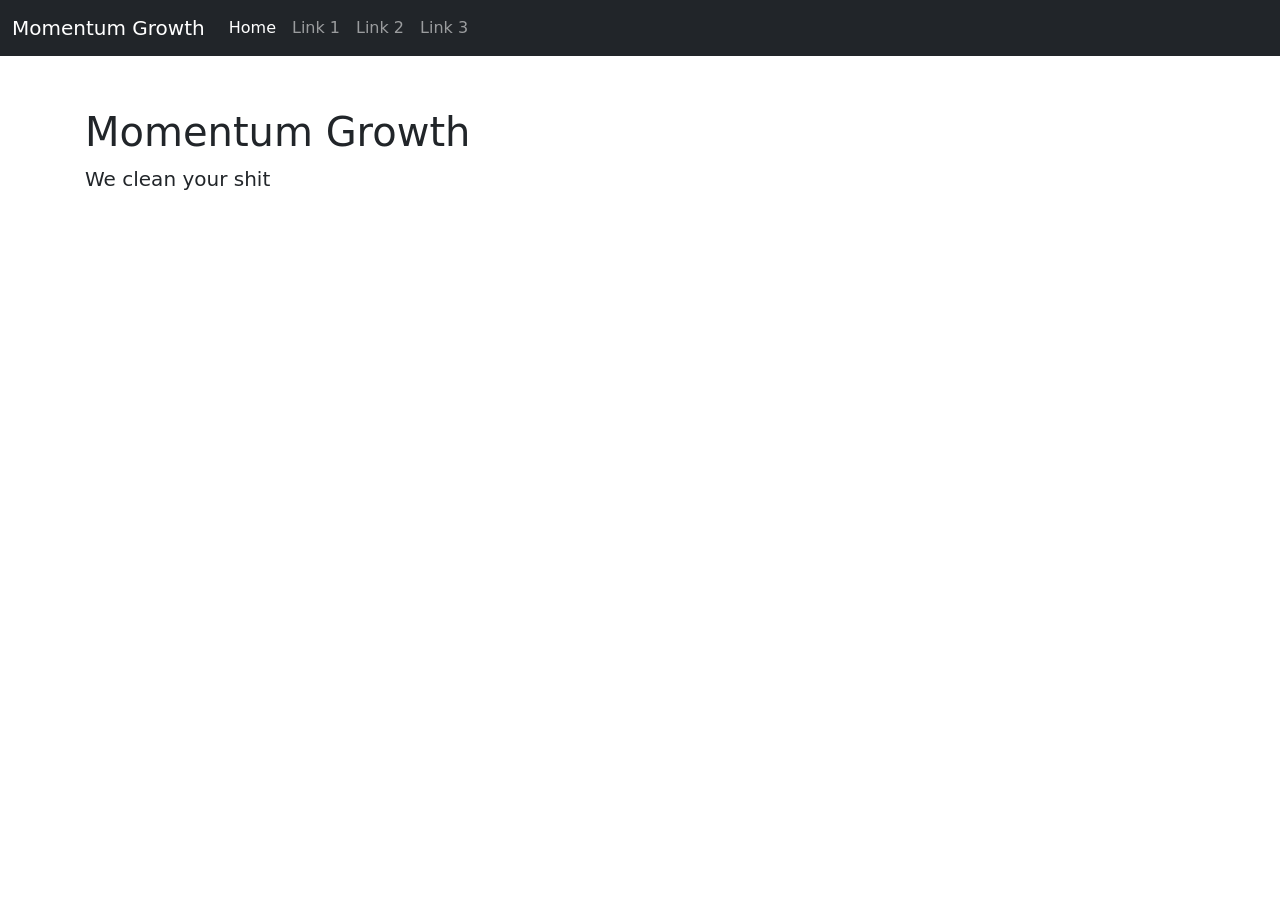
==== index.html @ 6d7897ca "Added style sheet Moved styles to css folder" ====
<!doctype html>
<html lang="en">

<head>
    <title>Momentum Growth</title>
    <!-- Required meta tags -->
    <meta charset="utf-8">
    <meta name="viewport" content="width=device-width, initial-scale=1, shrink-to-fit=no">

    <!-- Bootstrap CSS -->
    <link href="https://cdn.jsdelivr.net/npm/bootstrap@5.1.1/dist/css/bootstrap.min.css" rel="stylesheet"
        integrity="sha384-F3w7mX95PdgyTmZZMECAngseQB83DfGTowi0iMjiWaeVhAn4FJkqJByhZMI3AhiU" crossorigin="anonymous">

   <link rel="stylesheet" href="css/site.css">
</head>

<body>

<nav class="navbar navbar-expand-md navbar-dark fixed-top bg-dark">
    <div class="container-fluid">
        <a class="navbar-brand" href="#">Momentum Growth</a>
        <button class="navbar-toggler" type="button" data-bs-toggle="collapse" data-bs-target="#navbarCollapse"
            aria-controls="navbarCollapse" aria-expanded="false" aria-label="Toggle navigation">
            <span class="navbar-toggler-icon"></span>
        </button>
        <div class="collapse navbar-collapse" id="navbarCollapse">
            <ul class="navbar-nav me-auto mb-2 mb-md-0">
                <li class="nav-item">
                    <a class="nav-link active" aria-current="page" href="#">Home</a>
                </li>
                <li class="nav-item">
                    <a class="nav-link" href="#">Link 1</a>
                </li>
                <li class="nav-item">
                    <a class="nav-link" href="#">Link 2</a>
                </li>
                <li class="nav-item">
                    <a class="nav-link" href="#">Link 3</a>
                </li>
            </ul>
        </div>
    </div>
</nav>

<main class="flex-shrink-0">
   <div class="container">
       <h1 class="mt-5">Momentum Growth</h1>
       <p class="lead">We clean your shit</p>
   </div>
 </main>
    <!-- Bootstrap JS -->
    <script src="https://cdn.jsdelivr.net/npm/bootstrap@5.1.1/dist/js/bootstrap.bundle.min.js"
        integrity="sha384-/bQdsTh/da6pkI1MST/rWKFNjaCP5gBSY4sEBT38Q/9RBh9AH40zEOg7Hlq2THRZ" crossorigin="anonymous">
    </script>
</body>

</html>
---- css/site.css ----
main>.container {
           padding: 60px 15px 0;
       }
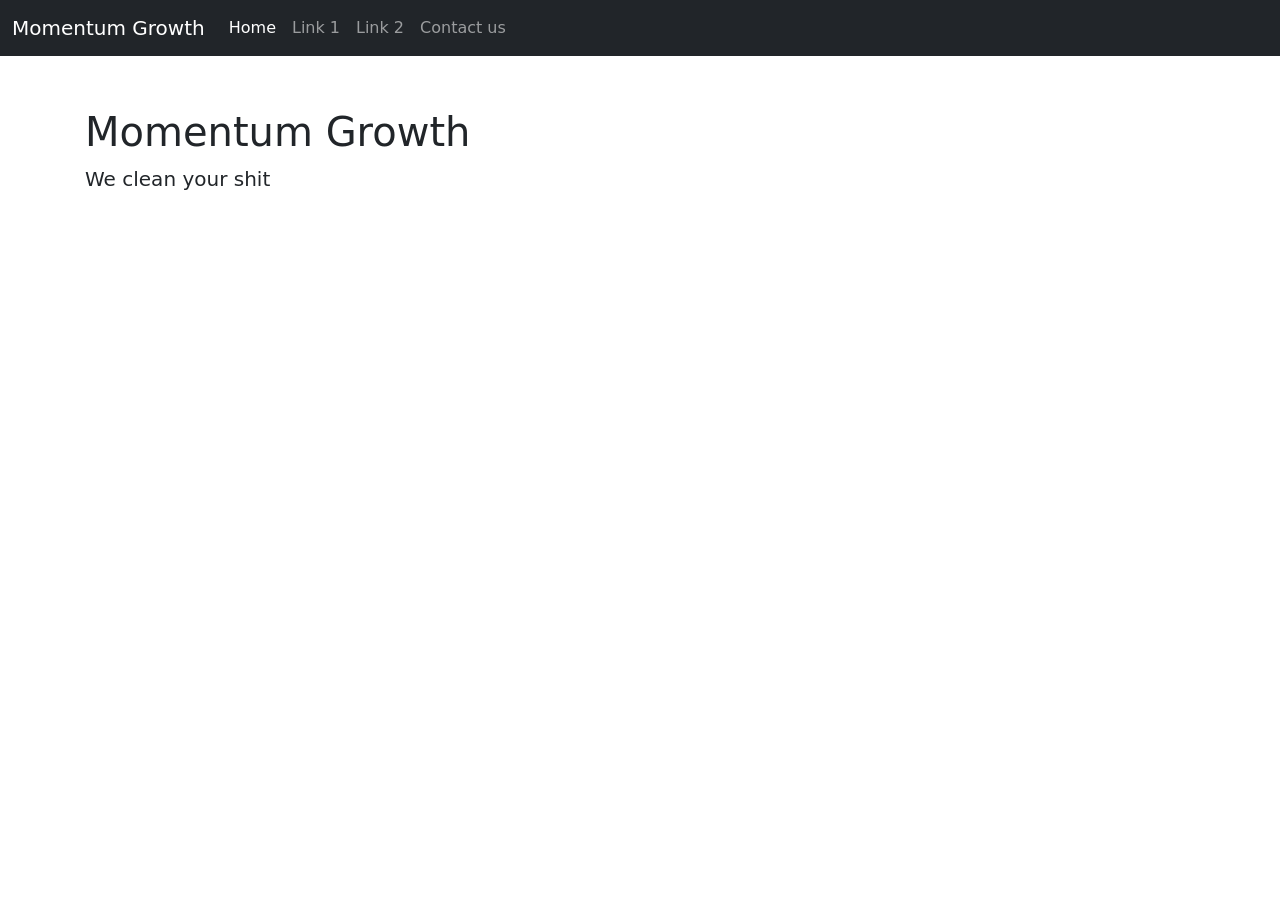
==== commit 33afbf4f: "Added contact page Created the contact form page" ====
--- a/index.html
+++ b/index.html
@@ -12,6 +12,7 @@
         integrity="sha384-F3w7mX95PdgyTmZZMECAngseQB83DfGTowi0iMjiWaeVhAn4FJkqJByhZMI3AhiU" crossorigin="anonymous">
 
    <link rel="stylesheet" href="css/site.css">
+   <link rel="icon" type="image/x-icon" href="img/favicon.ico">
 </head>
 
 <body>
@@ -35,7 +36,7 @@
                     <a class="nav-link" href="#">Link 2</a>
                 </li>
                 <li class="nav-item">
-                    <a class="nav-link" href="#">Link 3</a>
+                    <a class="nav-link" href="contact.html">Contact us</a>
                 </li>
             </ul>
         </div>
@@ -54,4 +55,5 @@
     </script>
 </body>
 
-</html>+</html>
+<!--https://momentum-growth-llc.netlify.app/-->
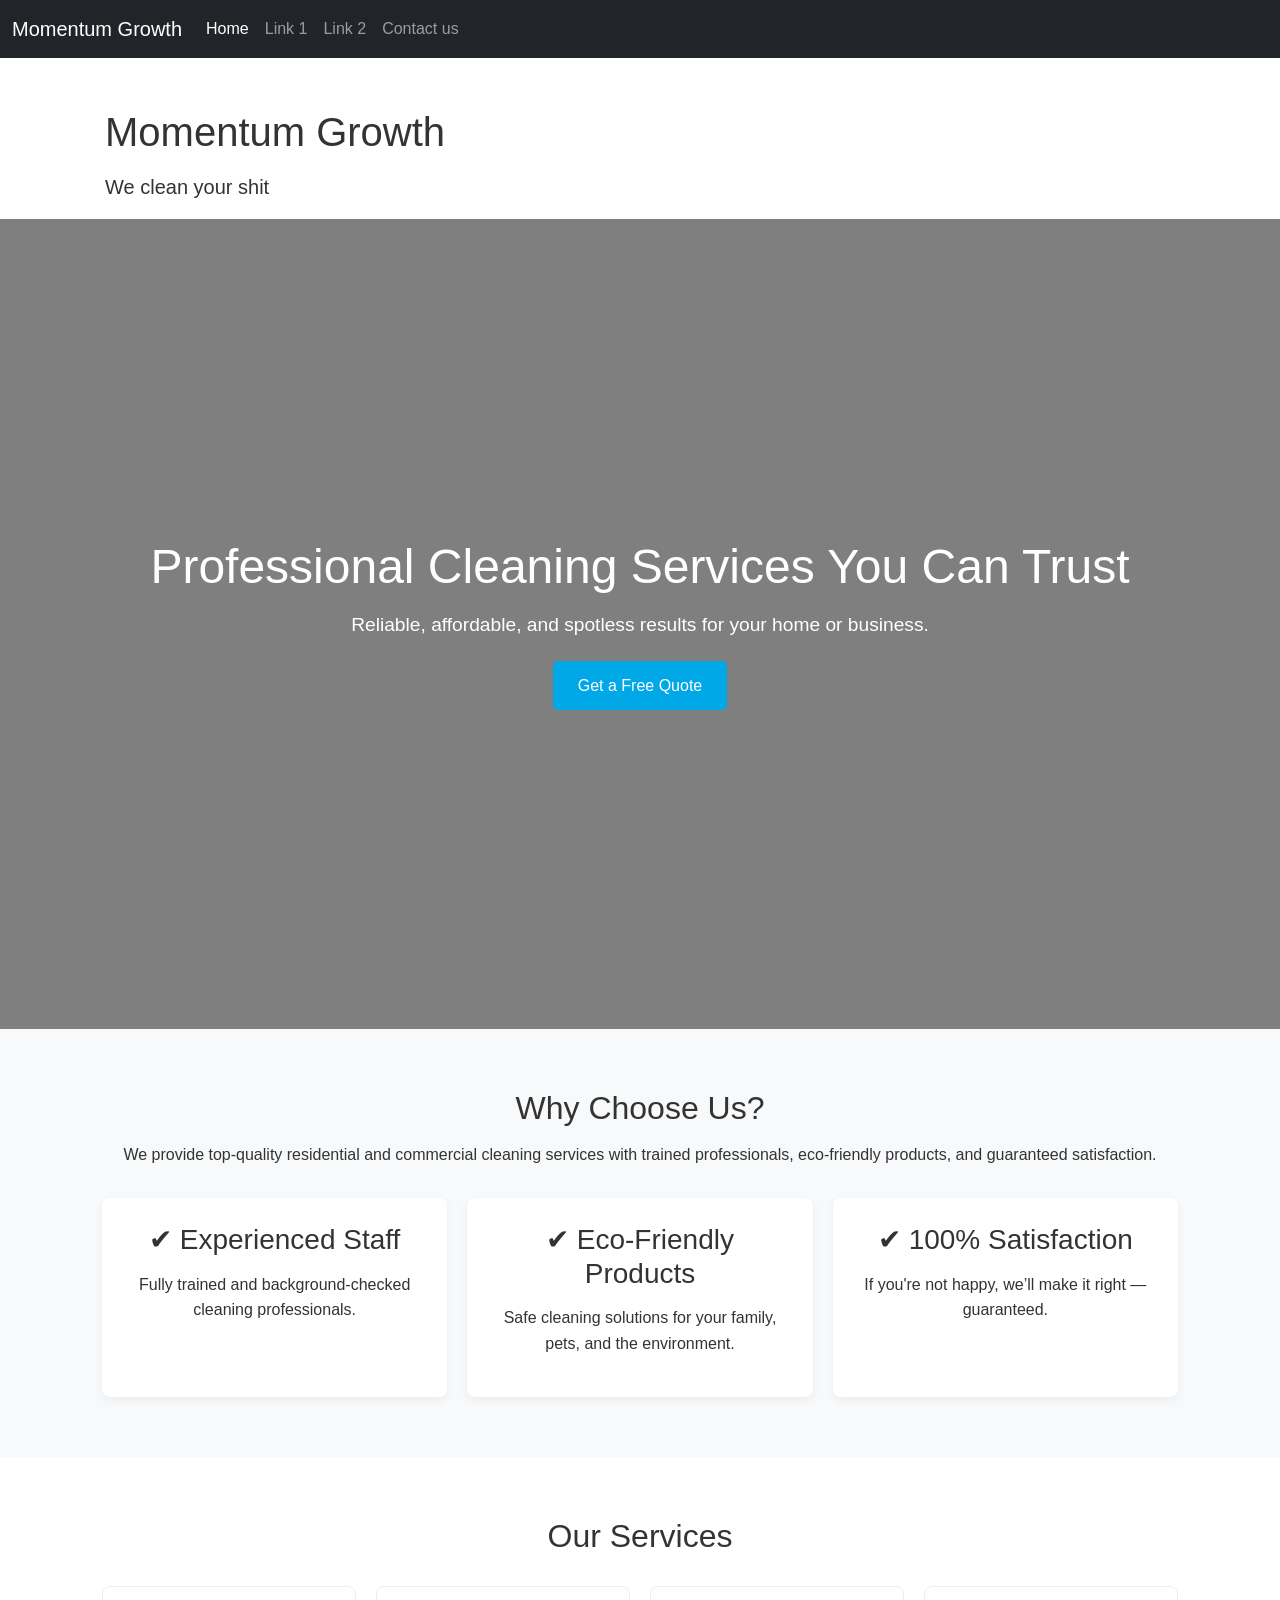
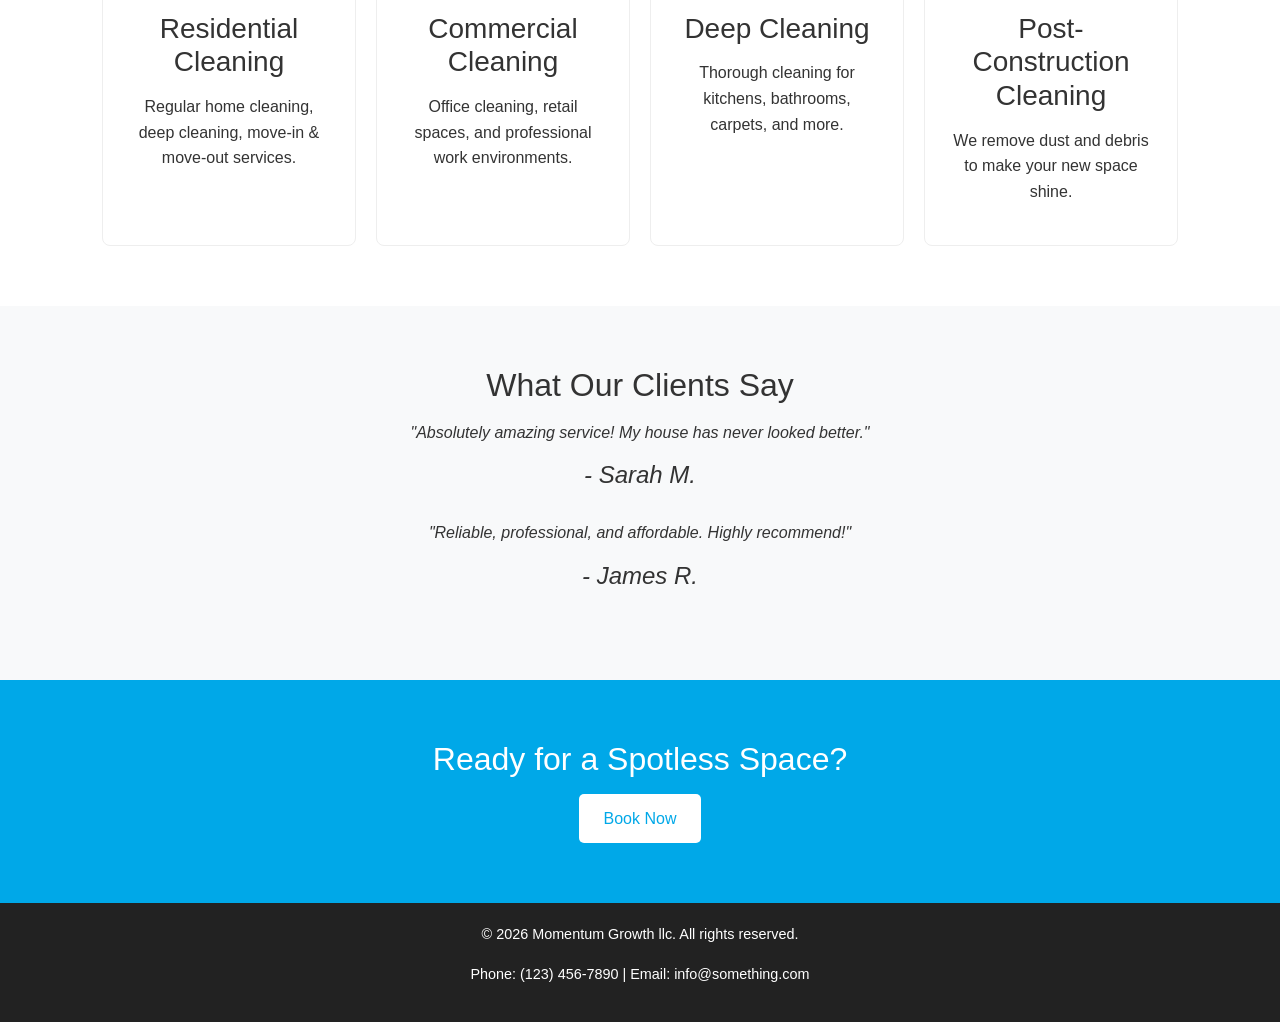
==== commit 84ab444e: "Added content to home page Added content to home page" ====
--- a/index.html
+++ b/index.html
@@ -48,6 +48,105 @@
        <h1 class="mt-5">Momentum Growth</h1>
        <p class="lead">We clean your shit</p>
    </div>
+
+  <!-- HERO SECTION -->
+  <section class="hero">
+    <div class="hero-content">
+      <h1>Professional Cleaning Services You Can Trust</h1>
+      <p>Reliable, affordable, and spotless results for your home or business.</p>
+      <a href="contact.html" class="btn-primary">Get a Free Quote</a>
+    </div>
+  </section>
+
+  <!-- ABOUT SECTION -->
+  <section class="about">
+    <div class="container">
+      <h2>Why Choose Us?</h2>
+      <p>
+        We provide top-quality residential and commercial cleaning services
+        with trained professionals, eco-friendly products, and guaranteed satisfaction.
+      </p>
+
+      <div class="features">
+        <div class="feature">
+          <h3>✔ Experienced Staff</h3>
+          <p>Fully trained and background-checked cleaning professionals.</p>
+        </div>
+
+        <div class="feature">
+          <h3>✔ Eco-Friendly Products</h3>
+          <p>Safe cleaning solutions for your family, pets, and the environment.</p>
+        </div>
+
+        <div class="feature">
+          <h3>✔ 100% Satisfaction</h3>
+          <p>If you're not happy, we’ll make it right — guaranteed.</p>
+        </div>
+      </div>
+    </div>
+  </section>
+
+  <!-- SERVICES SECTION -->
+  <section class="services">
+    <div class="container">
+      <h2>Our Services</h2>
+
+      <div class="service-grid">
+        <div class="service">
+          <h3>Residential Cleaning</h3>
+          <p>Regular home cleaning, deep cleaning, move-in & move-out services.</p>
+        </div>
+
+        <div class="service">
+          <h3>Commercial Cleaning</h3>
+          <p>Office cleaning, retail spaces, and professional work environments.</p>
+        </div>
+
+        <div class="service">
+          <h3>Deep Cleaning</h3>
+          <p>Thorough cleaning for kitchens, bathrooms, carpets, and more.</p>
+        </div>
+
+        <div class="service">
+          <h3>Post-Construction Cleaning</h3>
+          <p>We remove dust and debris to make your new space shine.</p>
+        </div>
+      </div>
+    </div>
+  </section>
+
+  <!-- TESTIMONIALS -->
+  <section class="testimonials">
+    <div class="container">
+      <h2>What Our Clients Say</h2>
+
+      <div class="testimonial">
+        <p>"Absolutely amazing service! My house has never looked better."</p>
+        <h4>- Sarah M.</h4>
+      </div>
+
+      <div class="testimonial">
+        <p>"Reliable, professional, and affordable. Highly recommend!"</p>
+        <h4>- James R.</h4>
+      </div>
+    </div>
+  </section>
+
+  <!-- CALL TO ACTION -->
+  <section class="cta">
+    <div class="container">
+      <h2>Ready for a Spotless Space?</h2>
+      <a href="contact.html" class="btn-primary">Book Now</a>
+    </div>
+  </section>
+
+  <!-- FOOTER -->
+  <footer>
+    <div class="container">
+      <p>© 2026 Momentum Growth llc. All rights reserved.</p>
+      <p>Phone: (123) 456-7890 | Email: info@something.com</p>
+    </div>
+  </footer>
  </main>
     <!-- Bootstrap JS -->
     <script src="https://cdn.jsdelivr.net/npm/bootstrap@5.1.1/dist/js/bootstrap.bundle.min.js"
--- a/css/site.css
+++ b/css/site.css
@@ -1,3 +1,183 @@
 main>.container {
            padding: 60px 15px 0;
-       }+       }
+/* RESET */
+* {
+  margin: 0;
+  padding: 0;
+  box-sizing: border-box;
+}
+
+/* GLOBAL STYLES */
+body {
+  font-family: 'Segoe UI', Tahoma, Geneva, Verdana, sans-serif;
+  line-height: 1.6;
+  color: #333;
+}
+
+.container {
+  width: 90%;
+  max-width: 1100px;
+  margin: auto;
+}
+
+h1, h2, h3 {
+  margin-bottom: 15px;
+}
+
+section {
+  padding: 60px 0;
+}
+
+/* BUTTONS */
+.btn-primary {
+  display: inline-block;
+  padding: 12px 25px;
+  background-color: #00a8e8;
+  color: white;
+  text-decoration: none;
+  border-radius: 5px;
+  transition: 0.3s ease;
+}
+
+.btn-primary:hover {
+  background-color: #0077b6;
+}
+
+/* HERO SECTION */
+.hero {
+  background: linear-gradient(rgba(0,0,0,0.5), rgba(0,0,0,0.5)),
+              url('https://images.unsplash.com/photo-1581579188871-45ea61f2a8f3') no-repeat center center/cover;
+  height: 90vh;
+  display: flex;
+  align-items: center;
+  justify-content: center;
+  text-align: center;
+  color: white;
+}
+
+.hero h1 {
+  font-size: 3rem;
+}
+
+.hero p {
+  font-size: 1.2rem;
+  margin-bottom: 20px;
+}
+
+/* ABOUT SECTION */
+.about {
+  background: #f8f9fa;
+  text-align: center;
+}
+
+.features {
+  display: grid;
+  grid-template-columns: repeat(auto-fit, minmax(250px, 1fr));
+  gap: 20px;
+  margin-top: 30px;
+}
+
+.feature {
+  background: white;
+  padding: 25px;
+  border-radius: 8px;
+  box-shadow: 0 4px 10px rgba(0,0,0,0.05);
+}
+
+/* SERVICES */
+.services {
+  text-align: center;
+}
+
+.service-grid {
+  display: grid;
+  grid-template-columns: repeat(auto-fit, minmax(250px, 1fr));
+  gap: 20px;
+  margin-top: 30px;
+}
+
+.service {
+  padding: 25px;
+  border: 1px solid #eee;
+  border-radius: 8px;
+  transition: 0.3s ease;
+}
+
+.service:hover {
+  transform: translateY(-5px);
+  box-shadow: 0 8px 20px rgba(0,0,0,0.08);
+}
+
+/* TESTIMONIALS */
+.testimonials {
+  background: #f8f9fa;
+  text-align: center;
+}
+
+.testimonial {
+  margin-bottom: 30px;
+  font-style: italic;
+}
+
+/* CTA */
+.cta {
+  background: #00a8e8;
+  color: white;
+  text-align: center;
+}
+
+.cta .btn-primary {
+  background: white;
+  color: #00a8e8;
+}
+
+.cta .btn-primary:hover {
+  background: #f1f1f1;
+}
+
+/* CONTACT */
+.contact form {
+  display: flex;
+  flex-direction: column;
+  gap: 15px;
+  margin-top: 20px;
+}
+
+.contact input,
+.contact textarea {
+  padding: 12px;
+  border-radius: 5px;
+  border: 1px solid #ccc;
+  font-size: 1rem;
+}
+
+.contact textarea {
+  resize: vertical;
+  min-height: 120px;
+}
+
+.contact button {
+  border: none;
+  cursor: pointer;
+}
+
+/* FOOTER */
+footer {
+  background: #222;
+  color: white;
+  text-align: center;
+  padding: 20px 0;
+  font-size: 0.9rem;
+}
+
+/* RESPONSIVE DESIGN */
+@media (max-width: 768px) {
+  .hero h1 {
+    font-size: 2rem;
+  }
+
+  section {
+    padding: 40px 0;
+  }
+}
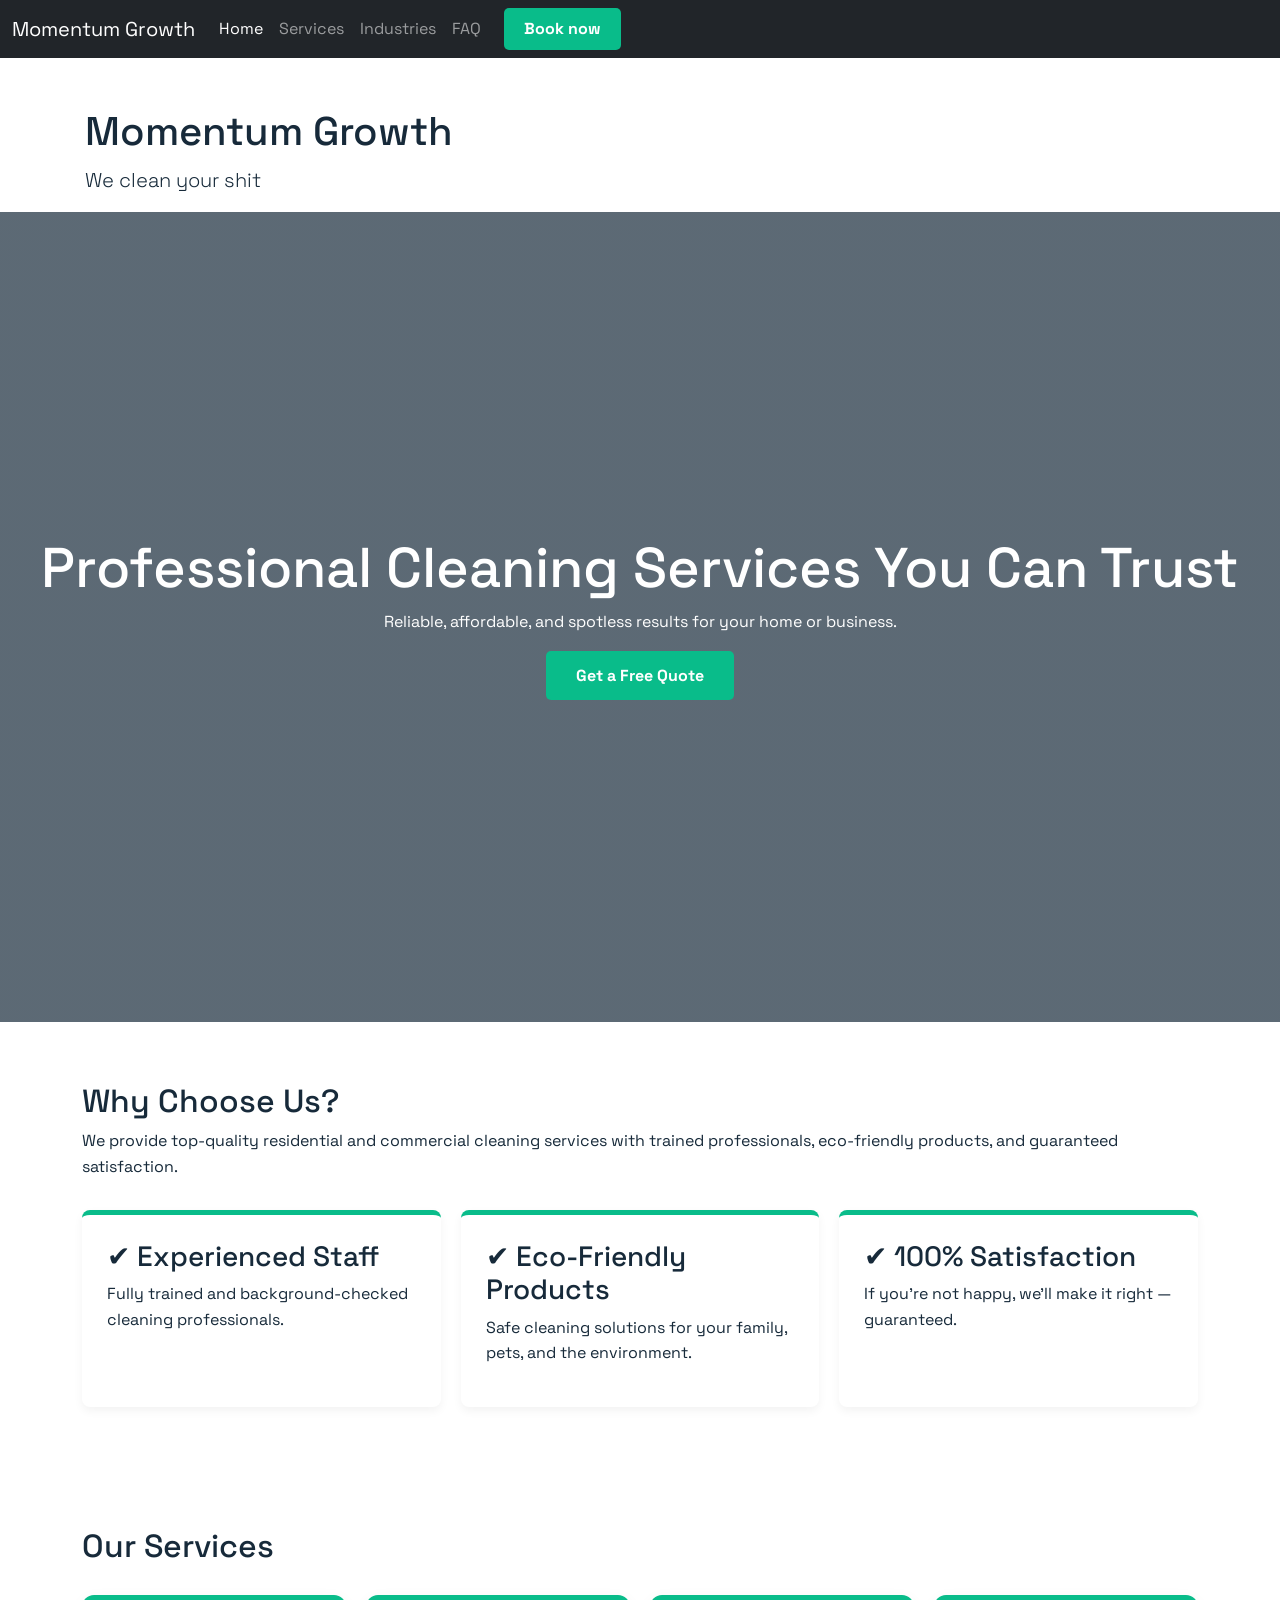
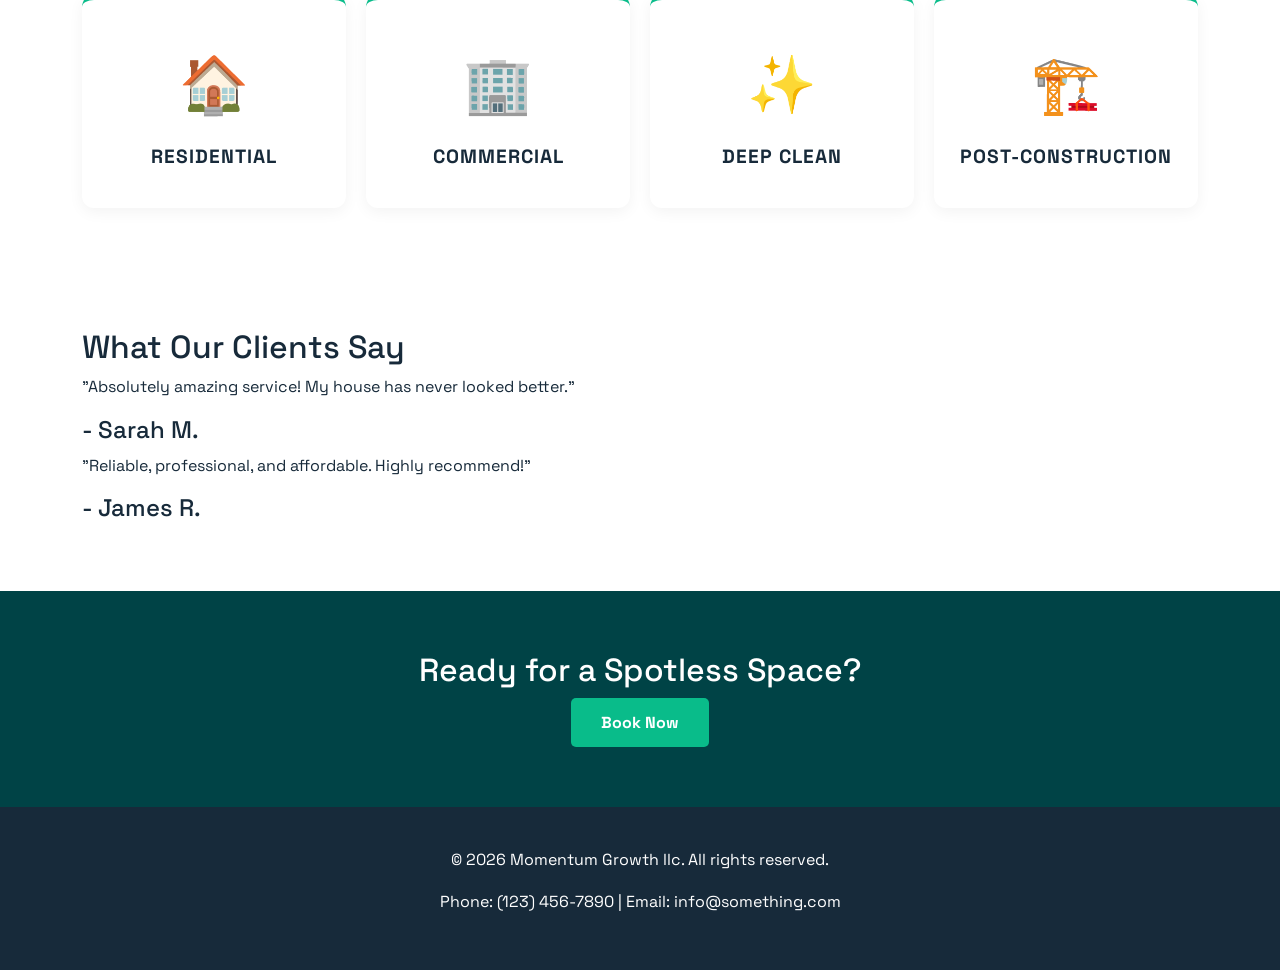
==== commit 6f6c11d3: "Revision1 added pages, and style" ====
--- a/index.html
+++ b/index.html
@@ -27,16 +27,19 @@
         <div class="collapse navbar-collapse" id="navbarCollapse">
             <ul class="navbar-nav me-auto mb-2 mb-md-0">
                 <li class="nav-item">
-                    <a class="nav-link active" aria-current="page" href="#">Home</a>
+                    <a class="nav-link active" aria-current="page" href="index.html">Home</a>
                 </li>
                 <li class="nav-item">
-                    <a class="nav-link" href="#">Link 1</a>
+                    <a class="nav-link" href="services.html">Services</a>
                 </li>
                 <li class="nav-item">
-                    <a class="nav-link" href="#">Link 2</a>
+                    <a class="nav-link" href="industries.html">Industries</a>
                 </li>
                 <li class="nav-item">
-                    <a class="nav-link" href="contact.html">Contact us</a>
+                    <a class="nav-link" href="faq.html">FAQ</a>
+                </li>
+                <li class="nav-item">
+                    <a class="nav-link nav-btn" href="contact.html">Book now</a>
                 </li>
             </ul>
         </div>
@@ -88,31 +91,31 @@
 
   <!-- SERVICES SECTION -->
   <section class="services">
-    <div class="container">
-      <h2>Our Services</h2>
+  <div class="container">
+    <h2>Our Services</h2>
 
-      <div class="service-grid">
-        <div class="service">
-          <h3>Residential Cleaning</h3>
-          <p>Regular home cleaning, deep cleaning, move-in & move-out services.</p>
-        </div>
+    <div class="service-grid">
+      <div class="service">
+        <div class="service-icon">🏠</div>
+        <h3>Residential</h3>
+      </div>
 
-        <div class="service">
-          <h3>Commercial Cleaning</h3>
-          <p>Office cleaning, retail spaces, and professional work environments.</p>
-        </div>
+      <div class="service">
+        <div class="service-icon">🏢</div>
+        <h3>Commercial</h3>
+      </div>
 
-        <div class="service">
-          <h3>Deep Cleaning</h3>
-          <p>Thorough cleaning for kitchens, bathrooms, carpets, and more.</p>
-        </div>
+      <div class="service">
+        <div class="service-icon">✨</div>
+        <h3>Deep Clean</h3>
+      </div>
 
-        <div class="service">
-          <h3>Post-Construction Cleaning</h3>
-          <p>We remove dust and debris to make your new space shine.</p>
-        </div>
+      <div class="service">
+        <div class="service-icon">🏗️</div>
+        <h3>Post-Construction</h3>
       </div>
     </div>
+  </div>
   </section>
 
   <!-- TESTIMONIALS -->
@@ -155,4 +158,4 @@
 </body>
 
 </html>
-<!--https://momentum-growth-llc.netlify.app/-->+<!--https://momentum-growth-llc.netlify.app/-- 74b3ce 508991 172A3A 004346 09BC8A Grotesk>
--- a/css/site.css
+++ b/css/site.css
@@ -1,52 +1,56 @@
-main>.container {
-           padding: 60px 15px 0;
-       }
-/* RESET */
+/* 1. IMPORTS & VARIABLES */
+@import url('https://fonts.googleapis.com/css2?family=Space+Grotesk:wght@300;400;700&display=swap');
+
+:root {
+  --primary: #09BC8A;    /* Emerald Green */
+  --secondary: #74b3ce;  /* Sky Blue */
+  --dark: #172A3A;       /* Dark Navy */
+  --accent: #508991;     /* Muted Teal */
+  --deep: #004346;       /* Deep Forest */
+}
+
+/* 2. RESET & GLOBAL STYLES */
 * {
   margin: 0;
   padding: 0;
   box-sizing: border-box;
 }
 
-/* GLOBAL STYLES */
 body {
-  font-family: 'Segoe UI', Tahoma, Geneva, Verdana, sans-serif;
+  font-family: 'Space Grotesk', sans-serif; /* Updated Font */
   line-height: 1.6;
-  color: #333;
+  color: var(--dark); /* Updated Color */
 }
 
-.container {
-  width: 90%;
-  max-width: 1100px;
-  margin: auto;
-}
-
-h1, h2, h3 {
-  margin-bottom: 15px;
+main > .container {
+  padding: 60px 15px 0;
 }
 
 section {
   padding: 60px 0;
 }
 
-/* BUTTONS */
+/* 3. BUTTONS - Updated colors */
 .btn-primary {
   display: inline-block;
-  padding: 12px 25px;
-  background-color: #00a8e8;
+  padding: 12px 30px;
+  background-color: var(--primary); /* Emerald */
   color: white;
   text-decoration: none;
   border-radius: 5px;
+  font-weight: 700;
   transition: 0.3s ease;
+  border: none;
 }
 
 .btn-primary:hover {
-  background-color: #0077b6;
+  background-color: var(--deep);
+  transform: translateY(-2px);
 }
 
-/* HERO SECTION */
+/* 4. HERO SECTION */
 .hero {
-  background: linear-gradient(rgba(0,0,0,0.5), rgba(0,0,0,0.5)),
+  background: linear-gradient(rgba(23, 42, 58, 0.7), rgba(23, 42, 58, 0.7)),
               url('https://images.unsplash.com/photo-1581579188871-45ea61f2a8f3') no-repeat center center/cover;
   height: 90vh;
   display: flex;
@@ -56,51 +60,51 @@
   color: white;
 }
 
-.hero h1 {
-  font-size: 3rem;
-}
-
-.hero p {
-  font-size: 1.2rem;
-  margin-bottom: 20px;
-}
-
-/* ABOUT SECTION */
-.about {
-  background: #f8f9fa;
+/* NAVBAR BUTTON STYLING */
+.navbar-nav .nav-btn {
+  background-color: var(--primary); 
+  color: white !important;          
+  padding: 8px 20px !important;    
+  border-radius: 5px;               
+  font-weight: 700;
+  margin-left: 15px;                
+  transition: all 0.3s ease;
   text-align: center;
 }
 
-.features {
+.navbar-nav .nav-btn:hover {
+  background-color: var(--deep) !important; 
+  transform: translateY(-1px);
+  box-shadow: 0 4px 8px rgba(0,0,0,0.2);
+}
+
+/* Adjust for Mobile */
+@media (max-width: 768px) {
+  .navbar-nav .nav-btn {
+    margin-left: 0;
+    margin-top: 10px;
+    display: inline-block; 
+  }
+}
+
+.hero h1 {
+  font-size: 3.5rem; 
+}
+
+/* 5. LAYOUT GRIDS */
+.features, .service-grid {
   display: grid;
   grid-template-columns: repeat(auto-fit, minmax(250px, 1fr));
   gap: 20px;
   margin-top: 30px;
 }
 
-.feature {
+.feature, .service {
   background: white;
   padding: 25px;
   border-radius: 8px;
   box-shadow: 0 4px 10px rgba(0,0,0,0.05);
-}
-
-/* SERVICES */
-.services {
-  text-align: center;
-}
-
-.service-grid {
-  display: grid;
-  grid-template-columns: repeat(auto-fit, minmax(250px, 1fr));
-  gap: 20px;
-  margin-top: 30px;
-}
-
-.service {
-  padding: 25px;
-  border: 1px solid #eee;
-  border-radius: 8px;
+  border-top: 5px solid var(--primary); 
   transition: 0.3s ease;
 }
 
@@ -108,76 +112,74 @@
   transform: translateY(-5px);
   box-shadow: 0 8px 20px rgba(0,0,0,0.08);
 }
-
-/* TESTIMONIALS */
-.testimonials {
-  background: #f8f9fa;
-  text-align: center;
+/* SERVICE CARDS REFINEMENT */
+.service {
+  display: flex;
+  flex-direction: column;
+  align-items: center;
+  justify-content: center;
+  padding: 40px 20px; 
+  background: #ffffff;
+  border-radius: 12px;
+  border-top: 5px solid var(--primary);
+  box-shadow: 0 4px 15px rgba(0,0,0,0.05);
+  transition: all 0.3s ease;
 }
 
-.testimonial {
-  margin-bottom: 30px;
-  font-style: italic;
+.service-icon {
+  font-size: 3.5rem; 
+  margin-bottom: 15px;
 }
 
-/* CTA */
+.service h3 {
+  font-size: 1.2rem;
+  font-weight: 700;
+  margin-bottom: 0; 
+  color: var(--dark);
+  text-transform: uppercase;
+  letter-spacing: 1px;
+}
+
+.service:hover {
+  transform: translateY(-8px);
+  background-color: #fdfdfd;
+}
+
+/* 6. CTA & FOOTER */
 .cta {
-  background: #00a8e8;
+  background: var(--deep); /* Deep Forest */
   color: white;
   text-align: center;
 }
 
-.cta .btn-primary {
-  background: white;
-  color: #00a8e8;
+footer {
+  background: var(--dark); /* Dark Navy */
+  color: white;
+  text-align: center;
+  padding: 40px 0;
+}
+/* GO BIRDS STYLING */
+.go-birds {
+  font-size: 0.75rem; 
+  margin-top: 10px;
+  opacity: 0.7;       
+  display: flex;
+  align-items: center;
+  justify-content: center;
+  gap: 8px;          
 }
 
-.cta .btn-primary:hover {
-  background: #f1f1f1;
+.go-birds img {
+  height: 14px;      
+  width: auto;
 }
 
-/* CONTACT */
-.contact form {
-  display: flex;
-  flex-direction: column;
-  gap: 15px;
-  margin-top: 20px;
-}
-
-.contact input,
-.contact textarea {
-  padding: 12px;
-  border-radius: 5px;
-  border: 1px solid #ccc;
-  font-size: 1rem;
-}
-
-.contact textarea {
-  resize: vertical;
-  min-height: 120px;
-}
-
-.contact button {
-  border: none;
-  cursor: pointer;
-}
-
-/* FOOTER */
-footer {
-  background: #222;
-  color: white;
-  text-align: center;
-  padding: 20px 0;
-  font-size: 0.9rem;
-}
-
-/* RESPONSIVE DESIGN */
+/* 7. RESPONSIVE DESIGN */
 @media (max-width: 768px) {
   .hero h1 {
     font-size: 2rem;
   }
-
   section {
     padding: 40px 0;
   }
-}
+}
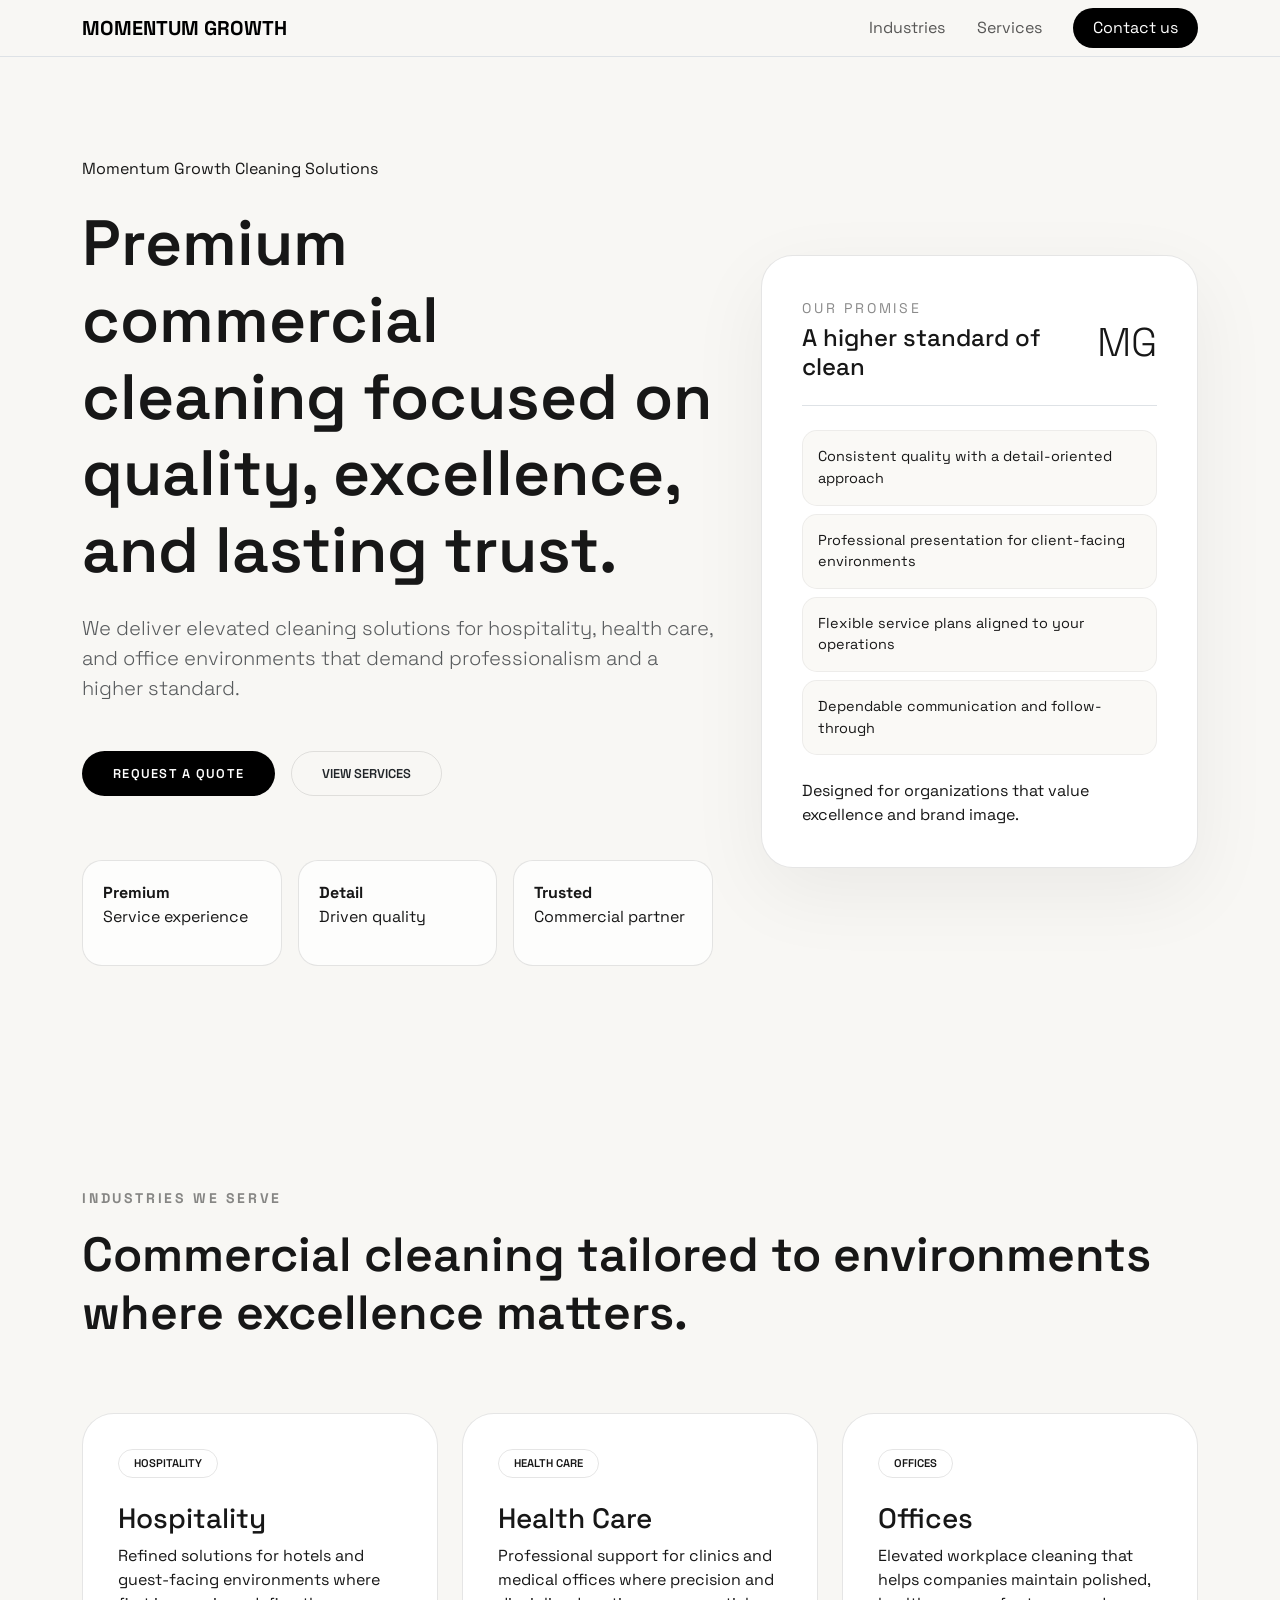
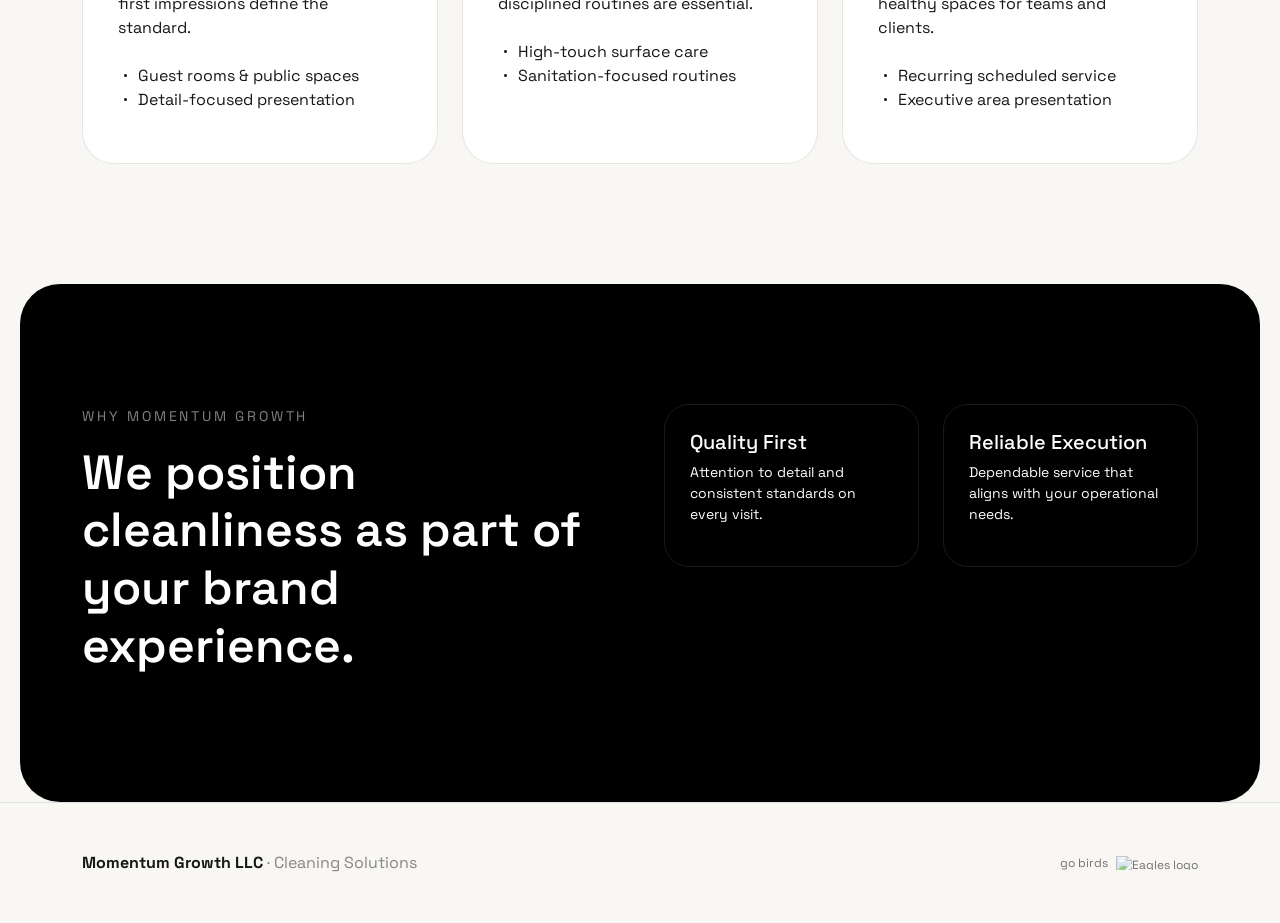
==== commit 3925ad43: "actualizacion de look mamadas" ====
--- a/index.html
+++ b/index.html
@@ -1,161 +1,156 @@
 <!doctype html>
 <html lang="en">
-
 <head>
-    <title>Momentum Growth</title>
-    <!-- Required meta tags -->
+    <title>Momentum Growth | Premium Commercial Cleaning</title>
     <meta charset="utf-8">
     <meta name="viewport" content="width=device-width, initial-scale=1, shrink-to-fit=no">
+    <link href="https://cdn.jsdelivr.net/npm/bootstrap@5.1.1/dist/css/bootstrap.min.css" rel="stylesheet">
+    <link rel="stylesheet" href="https://cdn.jsdelivr.net/npm/bootstrap-icons@1.11.3/font/bootstrap-icons.min.css">
+    <link rel="stylesheet" href="css/site.css">
+</head>
+<body class="bg-premium">
 
-    <!-- Bootstrap CSS -->
-    <link href="https://cdn.jsdelivr.net/npm/bootstrap@5.1.1/dist/css/bootstrap.min.css" rel="stylesheet"
-        integrity="sha384-F3w7mX95PdgyTmZZMECAngseQB83DfGTowi0iMjiWaeVhAn4FJkqJByhZMI3AhiU" crossorigin="anonymous">
-
-   <link rel="stylesheet" href="css/site.css">
-   <link rel="icon" type="image/x-icon" href="img/favicon.ico">
-</head>
-
-<body>
-
-<nav class="navbar navbar-expand-md navbar-dark fixed-top bg-dark">
-    <div class="container-fluid">
-        <a class="navbar-brand" href="#">Momentum Growth</a>
-        <button class="navbar-toggler" type="button" data-bs-toggle="collapse" data-bs-target="#navbarCollapse"
-            aria-controls="navbarCollapse" aria-expanded="false" aria-label="Toggle navigation">
+<nav class="navbar navbar-expand-md navbar-light bg-premium border-bottom sticky-top">
+    <div class="container">
+        <a class="navbar-brand fw-bold" href="#">MOMENTUM GROWTH</a>
+        <button class="navbar-toggler" type="button" data-bs-toggle="collapse" data-bs-target="#navbarCollapse">
             <span class="navbar-toggler-icon"></span>
         </button>
         <div class="collapse navbar-collapse" id="navbarCollapse">
-            <ul class="navbar-nav me-auto mb-2 mb-md-0">
-                <li class="nav-item">
-                    <a class="nav-link active" aria-current="page" href="index.html">Home</a>
-                </li>
-                <li class="nav-item">
-                    <a class="nav-link" href="services.html">Services</a>
-                </li>
-                <li class="nav-item">
-                    <a class="nav-link" href="industries.html">Industries</a>
-                </li>
-                <li class="nav-item">
-                    <a class="nav-link" href="faq.html">FAQ</a>
-                </li>
-                <li class="nav-item">
-                    <a class="nav-link nav-btn" href="contact.html">Book now</a>
-                </li>
+            <ul class="navbar-nav ms-auto mb-2 mb-md-0 align-items-center">
+                <li class="nav-item"><a class="nav-link px-3" href="#industries">Industries</a></li>
+                <li class="nav-item"><a class="nav-link px-3" href="#services">Services</a></li>
+                <li class="nav-item"><a class="nav-link nav-btn" href="contact.html">Contact us</a></li>
             </ul>
         </div>
     </div>
 </nav>
 
-<main class="flex-shrink-0">
-   <div class="container">
-       <h1 class="mt-5">Momentum Growth</h1>
-       <p class="lead">We clean your shit</p>
-   </div>
-
-  <!-- HERO SECTION -->
-  <section class="hero">
-    <div class="hero-content">
-      <h1>Professional Cleaning Services You Can Trust</h1>
-      <p>Reliable, affordable, and spotless results for your home or business.</p>
-      <a href="contact.html" class="btn-primary">Get a Free Quote</a>
-    </div>
-  </section>
-
-  <!-- ABOUT SECTION -->
-  <section class="about">
+<main>
+  <section class="hero-premium">
     <div class="container">
-      <h2>Why Choose Us?</h2>
-      <p>
-        We provide top-quality residential and commercial cleaning services
-        with trained professionals, eco-friendly products, and guaranteed satisfaction.
-      </p>
-
-      <div class="features">
-        <div class="feature">
-          <h3>✔ Experienced Staff</h3>
-          <p>Fully trained and background-checked cleaning professionals.</p>
+      <div class="row align-items-center g-5">
+        <div class="col-lg-7">
+          <div class="badge-premium mb-4">Momentum Growth Cleaning Solutions</div>
+          <h1 class="display-3 fw-semibold mb-4">Premium commercial cleaning focused on quality, excellence, and lasting trust.</h1>
+          <p class="lead text-muted mb-5">We deliver elevated cleaning solutions for hospitality, health care, and office environments that demand professionalism and a higher standard.</p>
+          <div class="d-flex flex-wrap gap-3">
+            <a href="#contact" class="btn btn-dark-premium">Request a Quote</a>
+            <a href="#services" class="btn btn-outline-premium">View Services</a>
+          </div>
+          <div class="row mt-5 g-3">
+            <div class="col-md-4"><div class="stat-card"><strong>Premium</strong><p>Service experience</p></div></div>
+            <div class="col-md-4"><div class="stat-card"><strong>Detail</strong><p>Driven quality</p></div></div>
+            <div class="col-md-4"><div class="stat-card"><strong>Trusted</strong><p>Commercial partner</p></div></div>
+          </div>
         </div>
-
-        <div class="feature">
-          <h3>✔ Eco-Friendly Products</h3>
-          <p>Safe cleaning solutions for your family, pets, and the environment.</p>
-        </div>
-
-        <div class="feature">
-          <h3>✔ 100% Satisfaction</h3>
-          <p>If you're not happy, we’ll make it right — guaranteed.</p>
+        <div class="col-lg-5">
+          <div class="promise-card">
+            <div class="d-flex justify-content-between align-items-center border-bottom pb-3 mb-4">
+              <div>
+                <small class="text-uppercase tracking-wide opacity-50">Our Promise</small>
+                <h4 class="mt-1">A higher standard of clean</h4>
+              </div>
+              <span class="display-6 font-serif">MG</span>
+            </div>
+            <div class="list-group list-group-flush gap-2 border-0">
+              <div class="list-item-premium">Consistent quality with a detail-oriented approach</div>
+              <div class="list-item-premium">Professional presentation for client-facing environments</div>
+              <div class="list-item-premium">Flexible service plans aligned to your operations</div>
+              <div class="list-item-premium">Dependable communication and follow-through</div>
+            </div>
+            <div class="footer-note mt-4">Designed for organizations that value excellence and brand image.</div>
+          </div>
         </div>
       </div>
     </div>
   </section>
 
-  <!-- SERVICES SECTION -->
-  <section class="services">
-  <div class="container">
-    <h2>Our Services</h2>
-
-    <div class="service-grid">
-      <div class="service">
-        <div class="service-icon">🏠</div>
-        <h3>Residential</h3>
+  <section id="industries" class="py-huge">
+    <div class="container">
+      <div class="max-w-700 mb-5">
+        <small class="text-uppercase fw-bold tracking-wide opacity-50">Industries We Serve</small>
+        <h2 class="display-5 fw-semibold mt-3">Commercial cleaning tailored to environments where excellence matters.</h2>
       </div>
-
-      <div class="service">
-        <div class="service-icon">🏢</div>
-        <h3>Commercial</h3>
-      </div>
-
-      <div class="service">
-        <div class="service-icon">✨</div>
-        <h3>Deep Clean</h3>
-      </div>
-
-      <div class="service">
-        <div class="service-icon">🏗️</div>
-        <h3>Post-Construction</h3>
-      </div>
-    </div>
-  </div>
-  </section>
-
-  <!-- TESTIMONIALS -->
-  <section class="testimonials">
-    <div class="container">
-      <h2>What Our Clients Say</h2>
-
-      <div class="testimonial">
-        <p>"Absolutely amazing service! My house has never looked better."</p>
-        <h4>- Sarah M.</h4>
-      </div>
-
-      <div class="testimonial">
-        <p>"Reliable, professional, and affordable. Highly recommend!"</p>
-        <h4>- James R.</h4>
+      <div class="row g-4 mt-4">
+        <div class="col-md-4">
+          <div class="industry-card">
+            <span class="badge-pill mb-4">Hospitality</span>
+            <h3>Hospitality</h3>
+            <p>Refined solutions for hotels and guest-facing environments where first impressions define the standard.</p>
+            <ul class="list-unstyled mt-4">
+              <li><i class="bi bi-dot"></i> Guest rooms & public spaces</li>
+              <li><i class="bi bi-dot"></i> Detail-focused presentation</li>
+            </ul>
+          </div>
+        </div>
+        <div class="col-md-4">
+          <div class="industry-card">
+            <span class="badge-pill mb-4">Health Care</span>
+            <h3>Health Care</h3>
+            <p>Professional support for clinics and medical offices where precision and disciplined routines are essential.</p>
+            <ul class="list-unstyled mt-4">
+              <li><i class="bi bi-dot"></i> High-touch surface care</li>
+              <li><i class="bi bi-dot"></i> Sanitation-focused routines</li>
+            </ul>
+          </div>
+        </div>
+        <div class="col-md-4">
+          <div class="industry-card">
+            <span class="badge-pill mb-4">Offices</span>
+            <h3>Offices</h3>
+            <p>Elevated workplace cleaning that helps companies maintain polished, healthy spaces for teams and clients.</p>
+            <ul class="list-unstyled mt-4">
+              <li><i class="bi bi-dot"></i> Recurring scheduled service</li>
+              <li><i class="bi bi-dot"></i> Executive area presentation</li>
+            </ul>
+          </div>
+        </div>
       </div>
     </div>
   </section>
 
-  <!-- CALL TO ACTION -->
-  <section class="cta">
+  <section class="bg-black-premium text-white py-huge">
     <div class="container">
-      <h2>Ready for a Spotless Space?</h2>
-      <a href="contact.html" class="btn-primary">Book Now</a>
+      <div class="row g-5">
+        <div class="col-lg-6">
+          <small class="text-uppercase tracking-wide opacity-50">Why Momentum Growth</small>
+          <h2 class="display-5 fw-semibold mt-3">We position cleanliness as part of your brand experience.</h2>
+        </div>
+        <div class="col-lg-6">
+          <div class="row g-4">
+            <div class="col-sm-6">
+              <div class="benefit-card">
+                <h5>Quality First</h5>
+                <p class="small opacity-70">Attention to detail and consistent standards on every visit.</p>
+              </div>
+            </div>
+            <div class="col-sm-6">
+              <div class="benefit-card">
+                <h5>Reliable Execution</h5>
+                <p class="small opacity-70">Dependable service that aligns with your operational needs.</p>
+              </div>
+            </div>
+          </div>
+        </div>
+      </div>
     </div>
   </section>
 
-  <!-- FOOTER -->
-  <footer>
-    <div class="container">
-      <p>© 2026 Momentum Growth llc. All rights reserved.</p>
-      <p>Phone: (123) 456-7890 | Email: info@something.com</p>
+  <footer class="py-5 border-top">
+    <div class="container d-flex flex-column flex-md-row justify-content-between align-items-center gap-3">
+      <div>
+        <span class="fw-bold">Momentum Growth LLC</span> <span class="opacity-50">· Cleaning Solutions</span>
+      </div>
+      <p class="go-birds mb-0">
+        go birds 
+        <img src="https://upload.wikimedia.org/wikipedia/en/thumb/8/8e/Philadelphia_Eagles_logo.svg/1200px-Philadelphia_Eagles_logo.svg.png" alt="Eagles logo" style="height: 14px;">
+      </p>
     </div>
   </footer>
- </main>
-    <!-- Bootstrap JS -->
-    <script src="https://cdn.jsdelivr.net/npm/bootstrap@5.1.1/dist/js/bootstrap.bundle.min.js"
-        integrity="sha384-/bQdsTh/da6pkI1MST/rWKFNjaCP5gBSY4sEBT38Q/9RBh9AH40zEOg7Hlq2THRZ" crossorigin="anonymous">
-    </script>
+</main>
+
+<script src="https://cdn.jsdelivr.net/npm/bootstrap@5.1.1/dist/js/bootstrap.bundle.min.js"></script>
 </body>
-
 </html>
 <!--https://momentum-growth-llc.netlify.app/-- 74b3ce 508991 172A3A 004346 09BC8A Grotesk>
--- a/css/site.css
+++ b/css/site.css
@@ -1,185 +1,108 @@
-/* 1. IMPORTS & VARIABLES */
-@import url('https://fonts.googleapis.com/css2?family=Space+Grotesk:wght@300;400;700&display=swap');
+@import url('https://fonts.googleapis.com/css2?family=Space+Grotesk:wght@300;400;600;700&display=swap');
 
 :root {
-  --primary: #09BC8A;    /* Emerald Green */
-  --secondary: #74b3ce;  /* Sky Blue */
-  --dark: #172A3A;       /* Dark Navy */
-  --accent: #508991;     /* Muted Teal */
-  --deep: #004346;       /* Deep Forest */
-}
-
-/* 2. RESET & GLOBAL STYLES */
-* {
-  margin: 0;
-  padding: 0;
-  box-sizing: border-box;
+  --premium-bg: #f8f7f4;
+  --premium-border: rgba(0,0,0,0.1);
+  --dark-text: #171717;
 }
 
 body {
-  font-family: 'Space Grotesk', sans-serif; /* Updated Font */
-  line-height: 1.6;
-  color: var(--dark); /* Updated Color */
+  font-family: 'Space Grotesk', sans-serif;
+  color: var(--dark-text);
+  background-color: var(--premium-bg);
 }
 
-main > .container {
-  padding: 60px 15px 0;
+.bg-premium { background-color: var(--premium-bg); }
+
+/* HERO & LAYOUT */
+.hero-premium { padding: 100px 0; }
+.py-huge { padding: 120px 0; }
+.tracking-wide { letter-spacing: 0.2em; }
+
+/* BUTTONS */
+.btn-dark-premium {
+  background: black;
+  color: white;
+  border-radius: 50px;
+  padding: 12px 30px;
+  text-transform: uppercase;
+  font-size: 0.8rem;
+  font-weight: 600;
+  letter-spacing: 0.1em;
 }
 
-section {
-  padding: 60px 0;
+.btn-outline-premium {
+  border: 1px solid var(--premium-border);
+  border-radius: 50px;
+  padding: 12px 30px;
+  text-transform: uppercase;
+  font-size: 0.8rem;
+  font-weight: 600;
 }
 
-/* 3. BUTTONS - Updated colors */
-.btn-primary {
-  display: inline-block;
-  padding: 12px 30px;
-  background-color: var(--primary); /* Emerald */
-  color: white;
-  text-decoration: none;
-  border-radius: 5px;
-  font-weight: 700;
-  transition: 0.3s ease;
-  border: none;
+.nav-btn {
+  background: black !important;
+  color: white !important;
+  border-radius: 50px;
+  padding: 8px 20px !important;
+  margin-left: 15px;
 }
 
-.btn-primary:hover {
-  background-color: var(--deep);
-  transform: translateY(-2px);
+/* CARDS */
+.stat-card {
+  background: rgba(255,255,255,0.7);
+  border: 1px solid var(--premium-border);
+  padding: 20px;
+  border-radius: 20px;
+  backdrop-filter: blur(5px);
 }
 
-/* 4. HERO SECTION */
-.hero {
-  background: linear-gradient(rgba(23, 42, 58, 0.7), rgba(23, 42, 58, 0.7)),
-              url('https://images.unsplash.com/photo-1581579188871-45ea61f2a8f3') no-repeat center center/cover;
-  height: 90vh;
+.promise-card {
+  background: white;
+  border: 1px solid var(--premium-border);
+  padding: 40px;
+  border-radius: 32px;
+  box-shadow: 0 25px 80px rgba(0,0,0,0.06);
+}
+
+.list-item-premium {
+  background: #faf9f6;
+  border: 1px solid rgba(0,0,0,0.05);
+  padding: 15px;
+  border-radius: 15px;
+  font-size: 0.9rem;
+}
+
+.industry-card {
+  background: white;
+  border: 1px solid var(--premium-border);
+  padding: 35px;
+  border-radius: 32px;
+  height: 100%;
+  transition: transform 0.3s ease;
+}
+
+.industry-card:hover { transform: translateY(-10px); }
+
+.badge-pill {
+  display: inline-block;
+  border: 1px solid var(--premium-border);
+  padding: 5px 15px;
+  border-radius: 50px;
+  font-size: 0.7rem;
+  text-transform: uppercase;
+  font-weight: 600;
+}
+
+/* BLACK SECTION */
+.bg-black-premium { background: black; border-radius: 40px; margin: 0 20px; }
+.benefit-card { border: 1px solid rgba(255,255,255,0.1); padding: 25px; border-radius: 25px; }
+
+/* FOOTER */
+.go-birds {
+  font-size: 0.75rem;
   display: flex;
   align-items: center;
-  justify-content: center;
-  text-align: center;
-  color: white;
-}
-
-/* NAVBAR BUTTON STYLING */
-.navbar-nav .nav-btn {
-  background-color: var(--primary); 
-  color: white !important;          
-  padding: 8px 20px !important;    
-  border-radius: 5px;               
-  font-weight: 700;
-  margin-left: 15px;                
-  transition: all 0.3s ease;
-  text-align: center;
-}
-
-.navbar-nav .nav-btn:hover {
-  background-color: var(--deep) !important; 
-  transform: translateY(-1px);
-  box-shadow: 0 4px 8px rgba(0,0,0,0.2);
-}
-
-/* Adjust for Mobile */
-@media (max-width: 768px) {
-  .navbar-nav .nav-btn {
-    margin-left: 0;
-    margin-top: 10px;
-    display: inline-block; 
-  }
-}
-
-.hero h1 {
-  font-size: 3.5rem; 
-}
-
-/* 5. LAYOUT GRIDS */
-.features, .service-grid {
-  display: grid;
-  grid-template-columns: repeat(auto-fit, minmax(250px, 1fr));
-  gap: 20px;
-  margin-top: 30px;
-}
-
-.feature, .service {
-  background: white;
-  padding: 25px;
-  border-radius: 8px;
-  box-shadow: 0 4px 10px rgba(0,0,0,0.05);
-  border-top: 5px solid var(--primary); 
-  transition: 0.3s ease;
-}
-
-.service:hover {
-  transform: translateY(-5px);
-  box-shadow: 0 8px 20px rgba(0,0,0,0.08);
-}
-/* SERVICE CARDS REFINEMENT */
-.service {
-  display: flex;
-  flex-direction: column;
-  align-items: center;
-  justify-content: center;
-  padding: 40px 20px; 
-  background: #ffffff;
-  border-radius: 12px;
-  border-top: 5px solid var(--primary);
-  box-shadow: 0 4px 15px rgba(0,0,0,0.05);
-  transition: all 0.3s ease;
-}
-
-.service-icon {
-  font-size: 3.5rem; 
-  margin-bottom: 15px;
-}
-
-.service h3 {
-  font-size: 1.2rem;
-  font-weight: 700;
-  margin-bottom: 0; 
-  color: var(--dark);
-  text-transform: uppercase;
-  letter-spacing: 1px;
-}
-
-.service:hover {
-  transform: translateY(-8px);
-  background-color: #fdfdfd;
-}
-
-/* 6. CTA & FOOTER */
-.cta {
-  background: var(--deep); /* Deep Forest */
-  color: white;
-  text-align: center;
-}
-
-footer {
-  background: var(--dark); /* Dark Navy */
-  color: white;
-  text-align: center;
-  padding: 40px 0;
-}
-/* GO BIRDS STYLING */
-.go-birds {
-  font-size: 0.75rem; 
-  margin-top: 10px;
-  opacity: 0.7;       
-  display: flex;
-  align-items: center;
-  justify-content: center;
-  gap: 8px;          
-}
-
-.go-birds img {
-  height: 14px;      
-  width: auto;
-}
-
-/* 7. RESPONSIVE DESIGN */
-@media (max-width: 768px) {
-  .hero h1 {
-    font-size: 2rem;
-  }
-  section {
-    padding: 40px 0;
-  }
+  gap: 8px;
+  opacity: 0.6;
 }
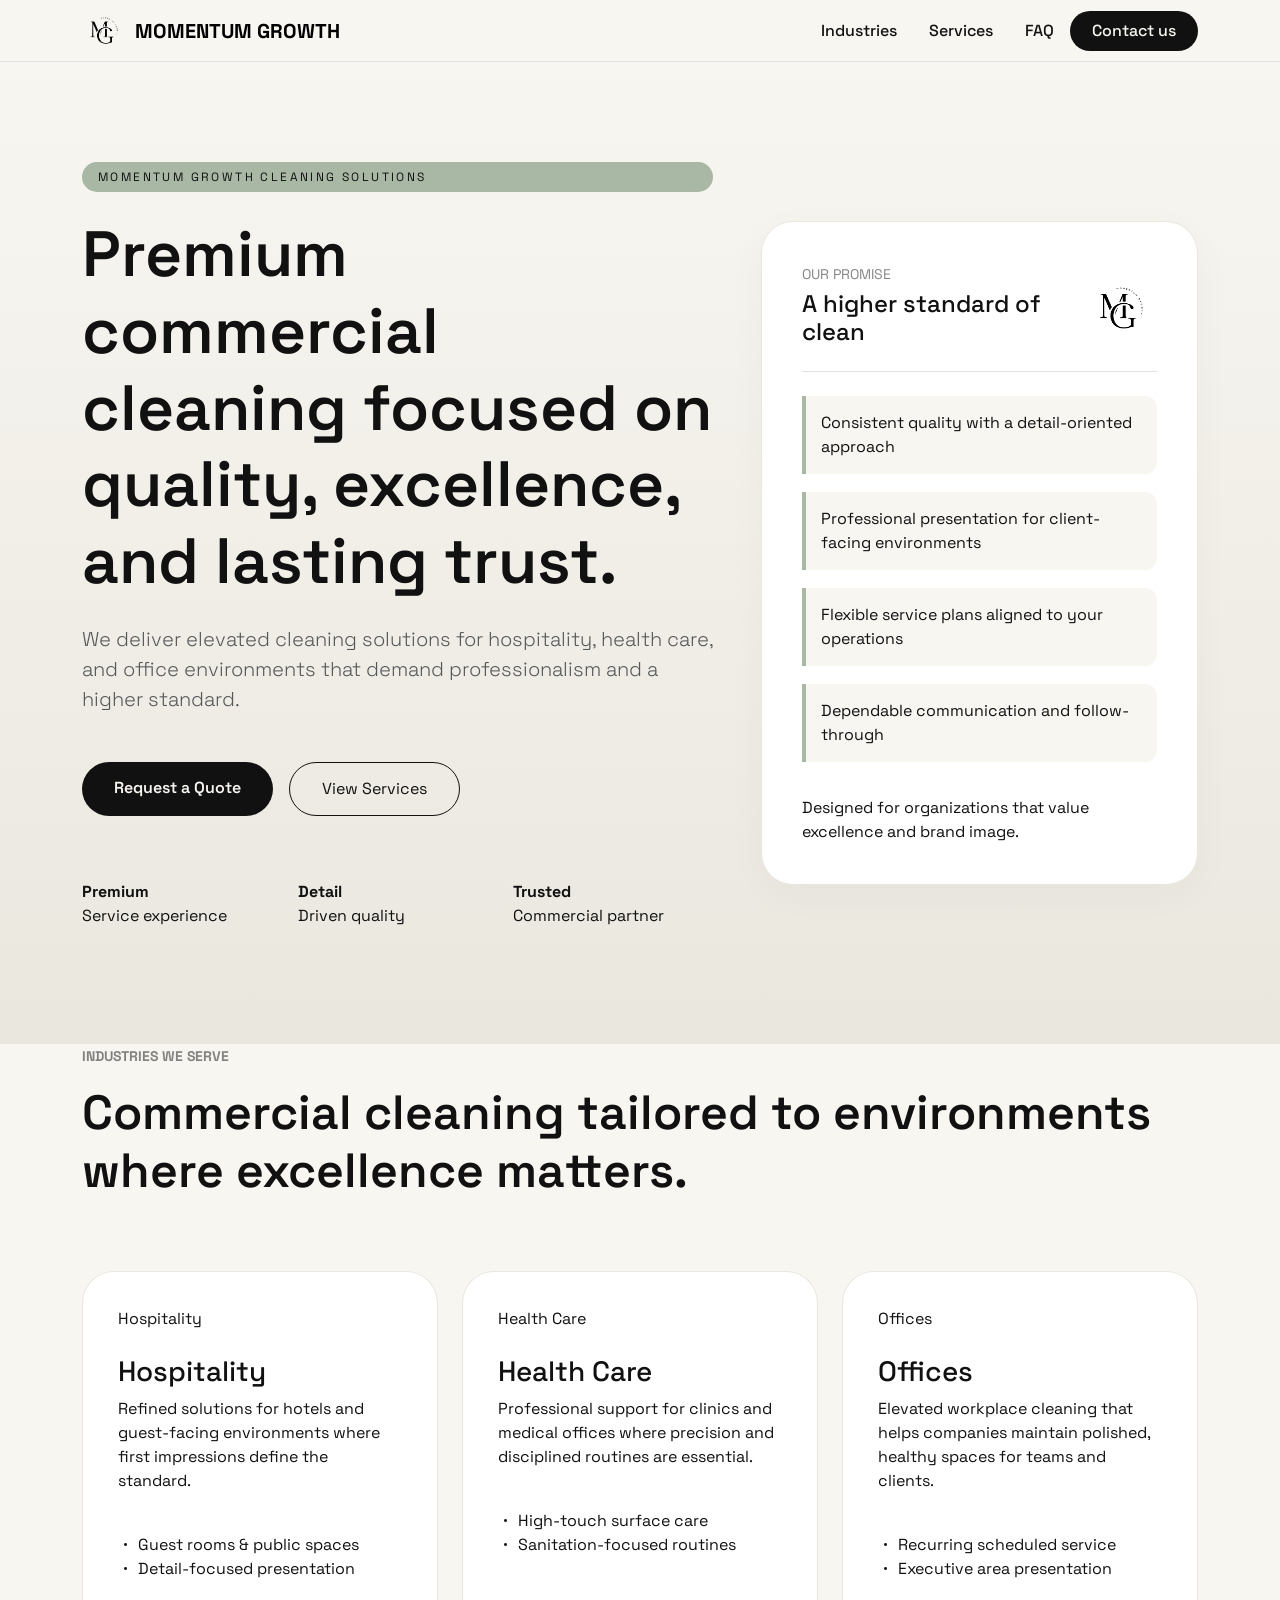
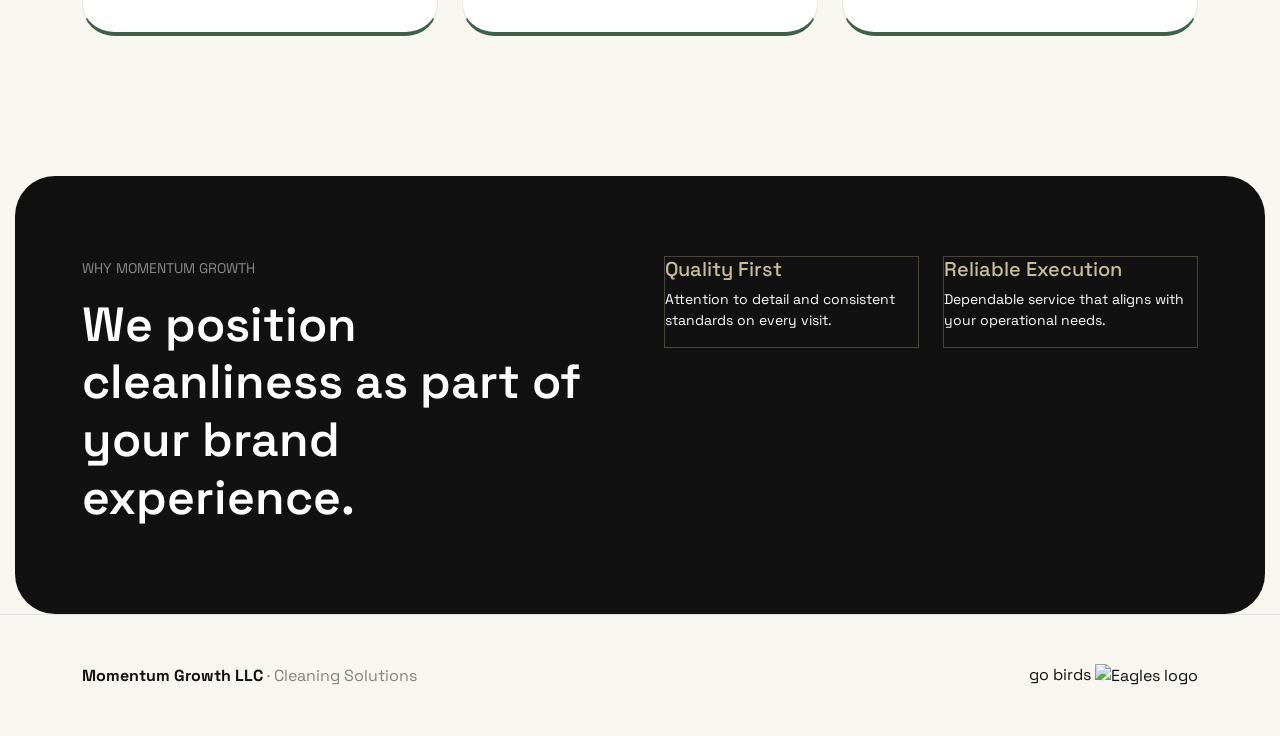
==== commit 9f16ac13: "added FAQ page added FAQ page" ====
--- a/index.html
+++ b/index.html
@@ -7,12 +7,16 @@
     <link href="https://cdn.jsdelivr.net/npm/bootstrap@5.1.1/dist/css/bootstrap.min.css" rel="stylesheet">
     <link rel="stylesheet" href="https://cdn.jsdelivr.net/npm/bootstrap-icons@1.11.3/font/bootstrap-icons.min.css">
     <link rel="stylesheet" href="css/site.css">
+    <link rel="icon" type="image/x-icon" href="img/favicon.ico">
 </head>
 <body class="bg-premium">
 
 <nav class="navbar navbar-expand-md navbar-light bg-premium border-bottom sticky-top">
     <div class="container">
-        <a class="navbar-brand fw-bold" href="#">MOMENTUM GROWTH</a>
+        <a class="navbar-brand d-flex align-items-center" href="index.html">
+        <img src="img/logo.jpeg" alt="Momentum Growth Logo" class="logo-main">
+        <span class="ms-2 fw-bold d-none d-sm-inline">MOMENTUM GROWTH</span>
+        </a>
         <button class="navbar-toggler" type="button" data-bs-toggle="collapse" data-bs-target="#navbarCollapse">
             <span class="navbar-toggler-icon"></span>
         </button>
@@ -20,6 +24,7 @@
             <ul class="navbar-nav ms-auto mb-2 mb-md-0 align-items-center">
                 <li class="nav-item"><a class="nav-link px-3" href="#industries">Industries</a></li>
                 <li class="nav-item"><a class="nav-link px-3" href="#services">Services</a></li>
+                <li class="nav-item"><a class="nav-link px-3" href="faq.html">FAQ</a></li>
                 <li class="nav-item"><a class="nav-link nav-btn" href="contact.html">Contact us</a></li>
             </ul>
         </div>
@@ -35,7 +40,7 @@
           <h1 class="display-3 fw-semibold mb-4">Premium commercial cleaning focused on quality, excellence, and lasting trust.</h1>
           <p class="lead text-muted mb-5">We deliver elevated cleaning solutions for hospitality, health care, and office environments that demand professionalism and a higher standard.</p>
           <div class="d-flex flex-wrap gap-3">
-            <a href="#contact" class="btn btn-dark-premium">Request a Quote</a>
+            <a href="contact.html" class="btn btn-dark-premium">Request a Quote</a>
             <a href="#services" class="btn btn-outline-premium">View Services</a>
           </div>
           <div class="row mt-5 g-3">
@@ -51,7 +56,7 @@
                 <small class="text-uppercase tracking-wide opacity-50">Our Promise</small>
                 <h4 class="mt-1">A higher standard of clean</h4>
               </div>
-              <span class="display-6 font-serif">MG</span>
+              <img src="img/logo.jpeg" alt="MG" class="logo-hero">
             </div>
             <div class="list-group list-group-flush gap-2 border-0">
               <div class="list-item-premium">Consistent quality with a detail-oriented approach</div>
--- a/css/site.css
+++ b/css/site.css
@@ -1,108 +1,180 @@
 @import url('https://fonts.googleapis.com/css2?family=Space+Grotesk:wght@300;400;600;700&display=swap');
 
 :root {
-  --premium-bg: #f8f7f4;
-  --premium-border: rgba(0,0,0,0.1);
-  --dark-text: #171717;
+  /* paleta de colores */
+  --color-black: #111111;
+  --color-ivory: #F8F6F1;
+  --color-warm-gray: #EAE7DF;
+  --color-deep-green: #3F5F4A;
+  --color-soft-sage: #A8B8A5;
+  --color-champagne: #CBBE9A;
+  
+  --text-main: var(--color-black);
+  --border-subtle: var(--color-warm-gray);
 }
 
 body {
   font-family: 'Space Grotesk', sans-serif;
-  color: var(--dark-text);
-  background-color: var(--premium-bg);
+  color: var(--text-main);
+  background-color: var(--color-ivory); /* Fondo Ivory */
 }
 
-.bg-premium { background-color: var(--premium-bg); }
+/* NAVBAR */
+.navbar {
+  background-color: var(--color-ivory) !important;
+  border-bottom: 1px solid var(--border-subtle);
+}
 
-/* HERO & LAYOUT */
-.hero-premium { padding: 100px 0; }
-.py-huge { padding: 120px 0; }
-.tracking-wide { letter-spacing: 0.2em; }
+.nav-link {
+  color: var(--color-black) !important;
+  font-weight: 500;
+}
 
-/* BUTTONS */
+.nav-btn {
+  background-color: var(--color-black) !important;
+  color: var(--color-ivory) !important; /* Texto Ivory sobre fondo Black */
+  border-radius: 50px;
+  padding: 8px 22px !important;
+  transition: all 0.3s ease;
+}
+
+.nav-btn:hover {
+  background-color: var(--color-deep-green) !important; /* Cambio a verde oscuro al pasar el mouse */
+}
+
+/* HERO SECTION */
+.hero-premium {
+  padding: 100px 0;
+  background: linear-gradient(180deg, var(--color-ivory) 0%, var(--color-warm-gray) 100%);
+}
+
+.badge-premium {
+  background-color: var(--color-soft-sage);
+  color: var(--color-black);
+  padding: 6px 16px;
+  border-radius: 50px;
+  font-size: 0.75rem;
+  letter-spacing: 0.2em;
+  text-transform: uppercase;
+}
+
+/* BOTONES */
 .btn-dark-premium {
-  background: black;
-  color: white;
+  background-color: var(--color-black);
+  color: var(--color-ivory);
   border-radius: 50px;
-  padding: 12px 30px;
-  text-transform: uppercase;
-  font-size: 0.8rem;
+  padding: 14px 32px;
   font-weight: 600;
-  letter-spacing: 0.1em;
+  border: none;
+}
+
+.btn-dark-premium:hover {
+  background-color: var(--color-deep-green);
+  color: var(--color-ivory);
 }
 
 .btn-outline-premium {
-  border: 1px solid var(--premium-border);
+  border: 1px solid var(--color-black);
+  color: var(--color-black);
   border-radius: 50px;
-  padding: 12px 30px;
-  text-transform: uppercase;
-  font-size: 0.8rem;
-  font-weight: 600;
+  padding: 14px 32px;
 }
 
-.nav-btn {
-  background: black !important;
-  color: white !important;
-  border-radius: 50px;
-  padding: 8px 20px !important;
-  margin-left: 15px;
+/* TARJETAS Y ELEMENTOS DE DISEÑO */
+.promise-card {
+  background-color: white;
+  border: 1px solid var(--color-warm-gray);
+  padding: 40px;
+  border-radius: 32px;
+  box-shadow: 0 10px 40px rgba(0,0,0,0.03);
 }
 
-/* CARDS */
-.stat-card {
-  background: rgba(255,255,255,0.7);
-  border: 1px solid var(--premium-border);
-  padding: 20px;
-  border-radius: 20px;
-  backdrop-filter: blur(5px);
-}
-
-.promise-card {
-  background: white;
-  border: 1px solid var(--premium-border);
-  padding: 40px;
-  border-radius: 32px;
-  box-shadow: 0 25px 80px rgba(0,0,0,0.06);
+.mg-logo-text {
+  color: var(--color-champagne); /* El logo "MG" ahora usa el acento Champagne */
+  font-family: serif;
 }
 
 .list-item-premium {
-  background: #faf9f6;
-  border: 1px solid rgba(0,0,0,0.05);
+  background-color: var(--color-ivory);
+  border-left: 4px solid var(--color-soft-sage); /* Acento en Sage */
   padding: 15px;
-  border-radius: 15px;
-  font-size: 0.9rem;
+  margin-bottom: 10px;
+  border-radius: 0 12px 12px 0;
+}
+
+#industries {
+  position: relative;
+  display: block;
+  width: 100%;
+  clear: both;
+  padding-bottom: 80px; /* Añade espacio extra al final de las tarjetas */
 }
 
 .industry-card {
-  background: white;
-  border: 1px solid var(--premium-border);
+  background-color: white;
+  border: 1px solid var(--color-warm-gray);
+  border-bottom: 4px solid var(--color-deep-green);
   padding: 35px;
   border-radius: 32px;
-  height: 100%;
-  transition: transform 0.3s ease;
+  height: auto; /* Cambiamos 100% por auto para que se ajuste al contenido */
+  min-height: 100%; /* Pero que mantengan la misma altura en la fila */
+  display: flex;
+  flex-direction: column;
 }
 
-.industry-card:hover { transform: translateY(-10px); }
-
-.badge-pill {
-  display: inline-block;
-  border: 1px solid var(--premium-border);
-  padding: 5px 15px;
-  border-radius: 50px;
-  font-size: 0.7rem;
-  text-transform: uppercase;
-  font-weight: 600;
+.industry-card:hover {
+  border-color: var(--color-champagne);
 }
 
-/* BLACK SECTION */
-.bg-black-premium { background: black; border-radius: 40px; margin: 0 20px; }
-.benefit-card { border: 1px solid rgba(255,255,255,0.1); padding: 25px; border-radius: 25px; }
+/* ICONOS */
+.service-icon {
+  color: var(--color-deep-green); 
+  font-size: 3rem;
+}
+
+/* SECCIÓN NEGRA (BENEFICIOS) */
+.bg-black-premium {
+  background-color: var(--color-black);
+  color: var(--color-ivory);
+  border-radius: 40px;
+  margin: 60px 15px 0 15px; 
+  padding: 80px 0;
+  clear: both;
+  position: relative;
+}
+
+.benefit-card {
+  border: 1px solid rgba(203, 190, 154, 0.3); /* Borde sutil en Champagne */
+}
+
+.benefit-card h5 {
+  color: var(--color-champagne);
+}
+
+/* ESTILOS PARA EL LOGO */
+.logo-main {
+  height: 45px; /* Ajusta el tamaño según prefieras */
+  width: auto;
+  /* El truco mágico: elimina el blanco y deja el negro */
+  mix-blend-mode: multiply; 
+  filter: contrast(1.1); /* Hace que el negro sea más puro */
+}
+
+.logo-hero {
+  height: 70px; /* Un poco más grande para la sección Hero */
+  width: auto;
+  mix-blend-mode: multiply;
+  filter: contrast(1.2);
+}
+
+/* Ajuste para que el Navbar no se vea apretado */
+.navbar-brand {
+  padding-top: 0;
+  padding-bottom: 0;
+}
 
 /* FOOTER */
-.go-birds {
-  font-size: 0.75rem;
-  display: flex;
-  align-items: center;
-  gap: 8px;
-  opacity: 0.6;
-}+footer {
+  background-color: var(--color-ivory);
+  border-top: 1px solid var(--color-warm-gray);
+}
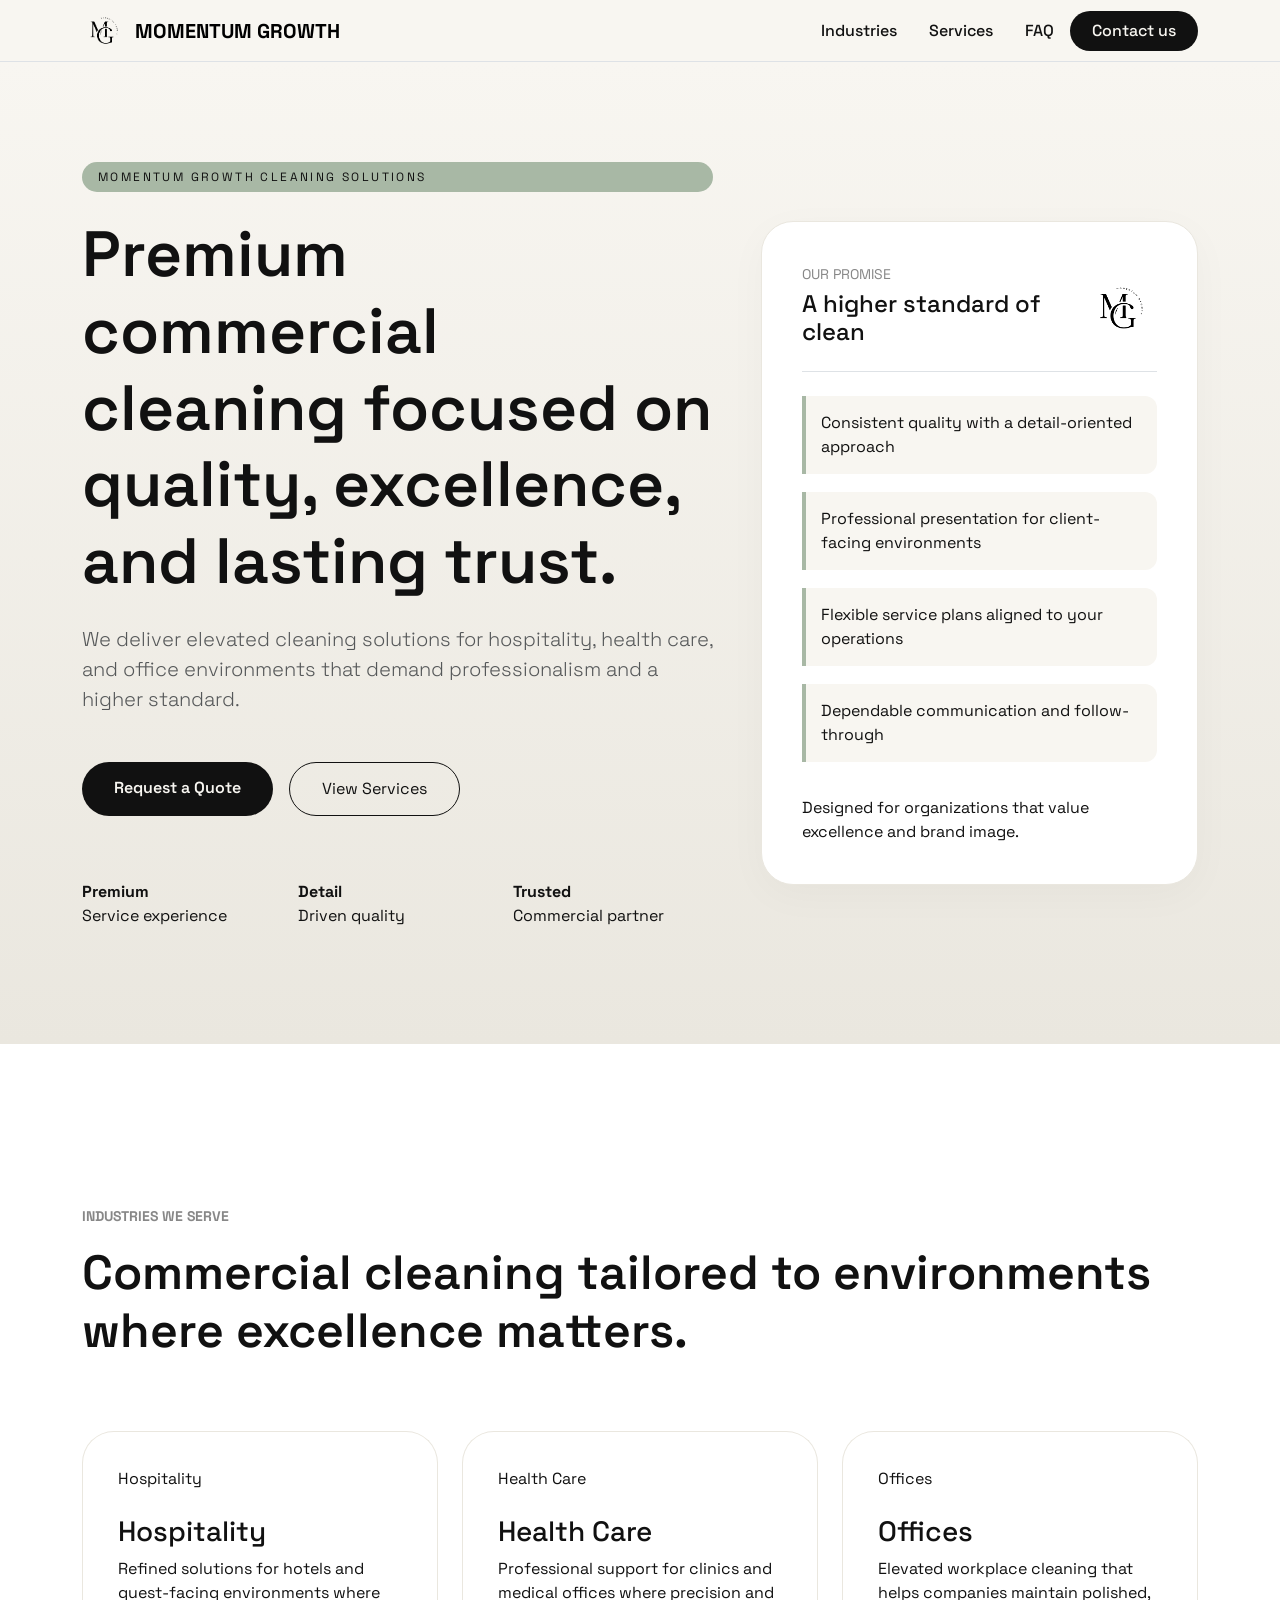
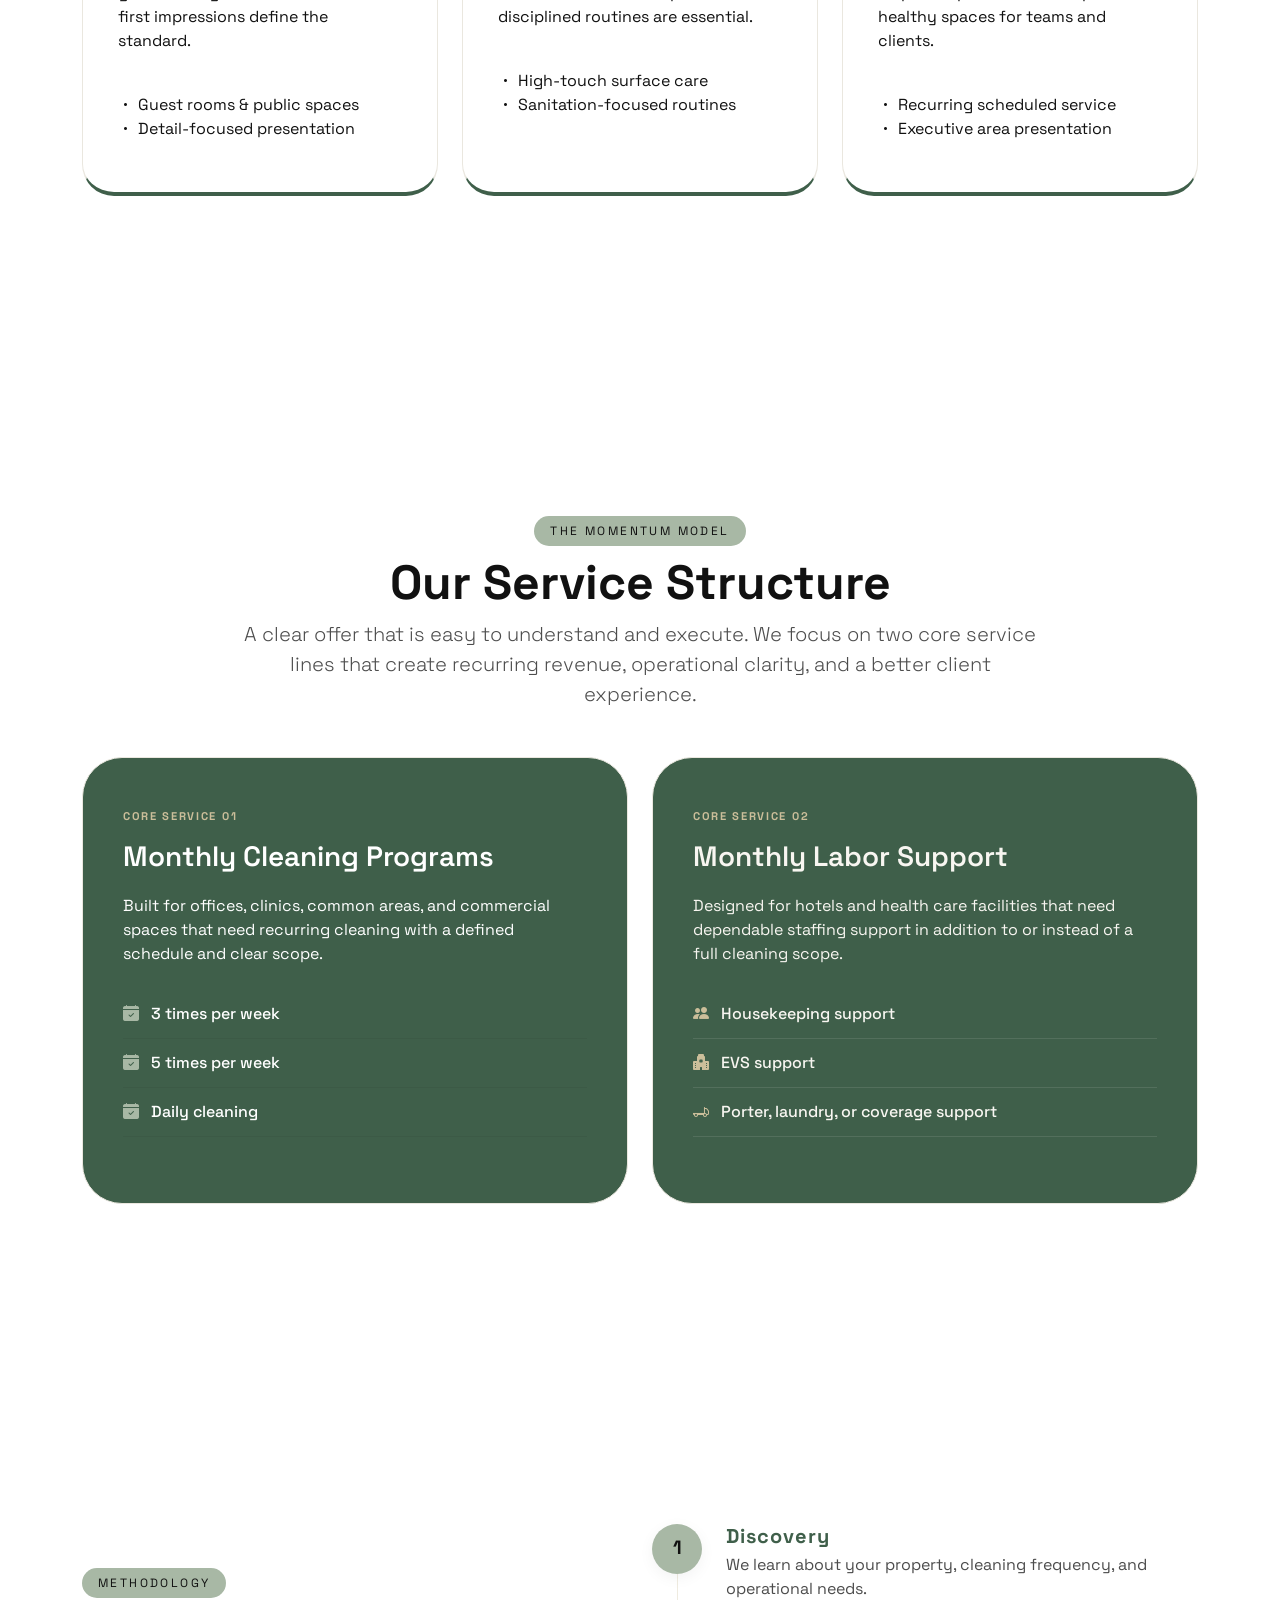
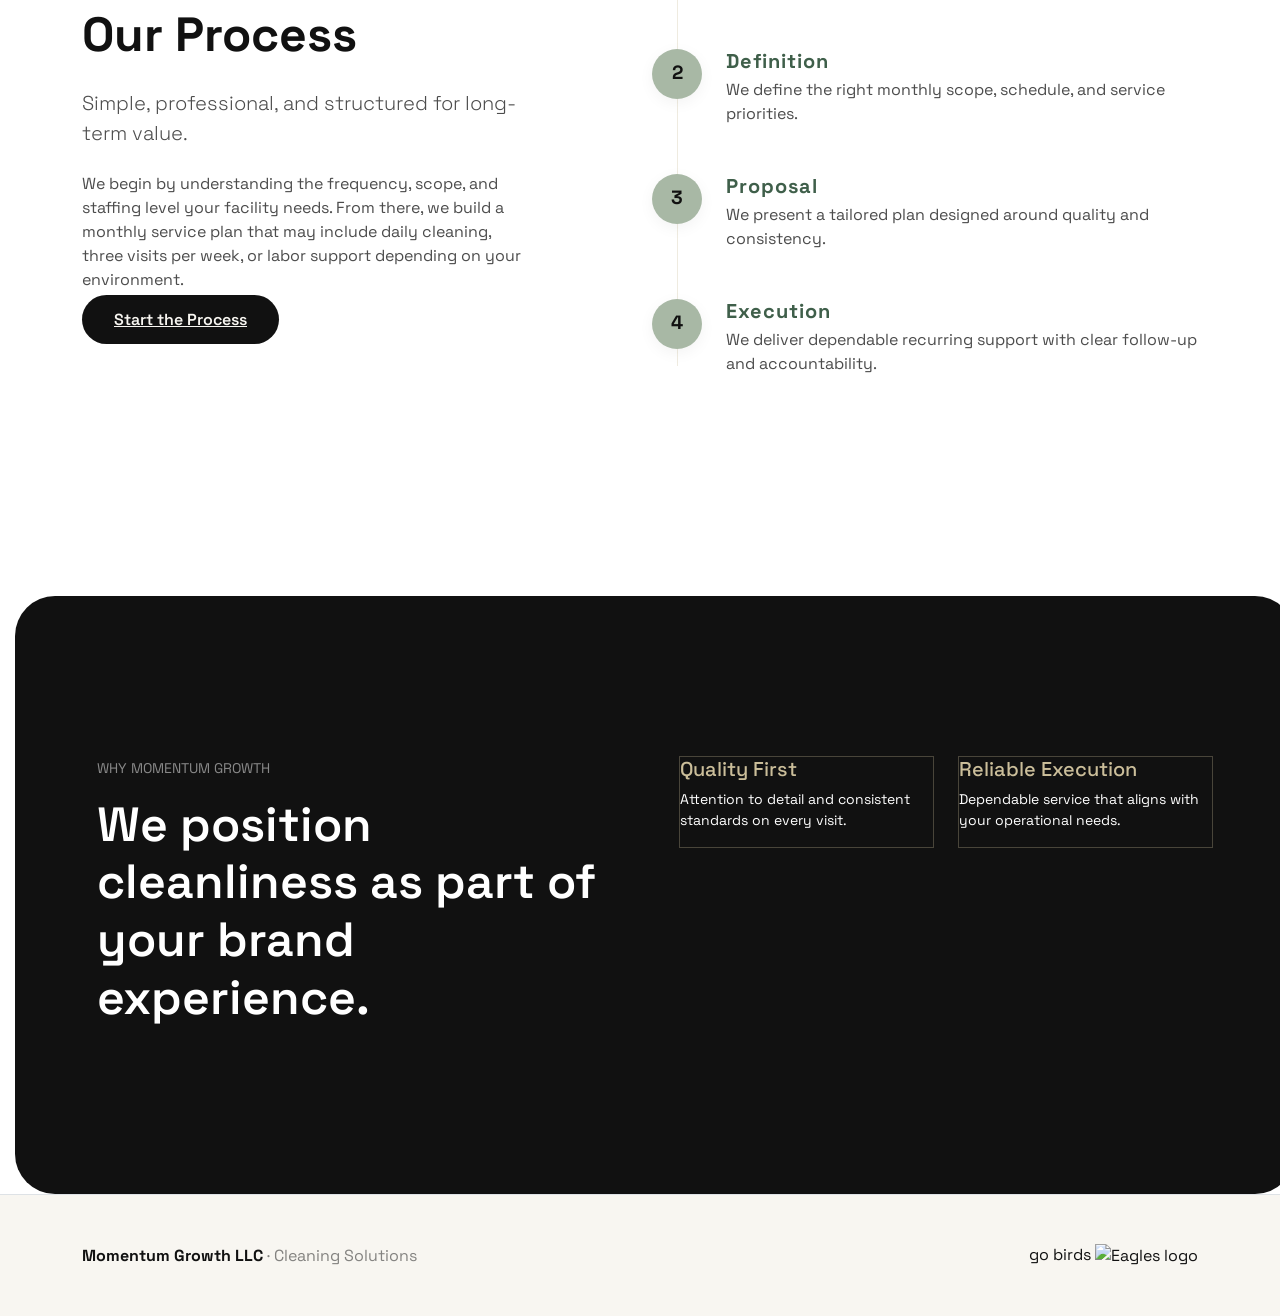
==== commit e40854d8: "style fixes style" ====
--- a/index.html
+++ b/index.html
@@ -115,6 +115,102 @@
     </div>
   </section>
 
+  <section id="services" class="service-structure py-huge">
+  <div class="container">
+    <div class="text-center mb-5">
+      <small class="badge-premium mb-2 d-inline-block">The Momentum Model</small>
+      <h2 class="display-5 fw-bold">Our Service Structure</h2>
+      <p class="lead mx-auto opacity-75" style="max-width: 800px;">
+        A clear offer that is easy to understand and execute. We focus on two core service lines that create recurring revenue, operational clarity, and a better client experience.
+      </p>
+    </div>
+
+    <div class="row g-4">
+      <div class="col-md-6">
+        <div class="structure-card h-100">
+          <div class="card-tag">Core Service 01</div>
+          <h3>Monthly Cleaning Programs</h3>
+          <p class="mb-4">Built for offices, clinics, common areas, and commercial spaces that need recurring cleaning with a defined schedule and clear scope.</p>
+          
+          <ul class="list-unstyled structure-list">
+            <li><i class="bi bi-calendar-check-fill me-2"></i> 3 times per week</li>
+            <li><i class="bi bi-calendar-check-fill me-2"></i> 5 times per week</li>
+            <li><i class="bi bi-calendar-check-fill me-2"></i> Daily cleaning</li>
+          </ul>
+        </div>
+      </div>
+
+      <div class="col-md-6">
+        <div class="structure-card h-100 highlight">
+          <div class="card-tag">Core Service 02</div>
+          <h3>Monthly Labor Support</h3>
+          <p class="mb-4">Designed for hotels and health care facilities that need dependable staffing support in addition to or instead of a full cleaning scope.</p>
+          
+          <ul class="list-unstyled structure-list">
+            <li><i class="bi bi-people-fill me-2"></i> Housekeeping support</li>
+            <li><i class="bi bi-hospital-fill me-2"></i> EVS support</li>
+            <li><i class="bi bi-truck-flatbed me-2"></i> Porter, laundry, or coverage support</li>
+          </ul>
+        </div>
+      </div>
+    </div>
+  </div>
+  </section>
+
+  <section class="our-process py-huge" style="background-color: var(--color-warm-gray);">
+  <div class="container">
+    <div class="row align-items-center">
+      <div class="col-lg-5 mb-5 mb-lg-0">
+        <small class="badge-premium mb-2 d-inline-block">Methodology</small>
+        <h2 class="display-5 fw-bold mb-4">Our Process</h2>
+        <p class="lead opacity-75 mb-4">
+          Simple, professional, and structured for long-term value.
+        </p>
+        <p class="opacity-75">
+          We begin by understanding the frequency, scope, and staffing level your facility needs. From there, we build a monthly service plan that may include daily cleaning, three visits per week, or labor support depending on your environment.
+        </p>
+        <a href="contact.html" class="btn-dark-premium mt-3">Start the Process</a>
+      </div>
+      
+      <div class="col-lg-6 offset-lg-1">
+        <div class="process-steps">
+          <div class="process-item d-flex mb-5">
+            <div class="step-number">1</div>
+            <div class="step-text ms-4">
+              <h5 class="fw-bold">Discovery</h5>
+              <p class="mb-0 opacity-75">We learn about your property, cleaning frequency, and operational needs.</p>
+            </div>
+          </div>
+
+          <div class="process-item d-flex mb-5">
+            <div class="step-number">2</div>
+            <div class="step-text ms-4">
+              <h5 class="fw-bold">Definition</h5>
+              <p class="mb-0 opacity-75">We define the right monthly scope, schedule, and service priorities.</p>
+            </div>
+          </div>
+
+          <div class="process-item d-flex mb-5">
+            <div class="step-number">3</div>
+            <div class="step-text ms-4">
+              <h5 class="fw-bold">Proposal</h5>
+              <p class="mb-0 opacity-75">We present a tailored plan designed around quality and consistency.</p>
+            </div>
+          </div>
+
+          <div class="process-item d-flex">
+            <div class="step-number">4</div>
+            <div class="step-text ms-4">
+              <h5 class="fw-bold">Execution</h5>
+              <p class="mb-0 opacity-75">We deliver dependable recurring support with clear follow-up and accountability.</p>
+            </div>
+          </div>
+        </div>
+      </div>
+    </div>
+  </div>
+  </section>
+
   <section class="bg-black-premium text-white py-huge">
     <div class="container">
       <div class="row g-5">
--- a/css/site.css
+++ b/css/site.css
@@ -8,6 +8,8 @@
   --color-deep-green: #3F5F4A;
   --color-soft-sage: #A8B8A5;
   --color-champagne: #CBBE9A;
+  --section-padding: 120px;
+  --bg-gradient: linear-gradient(180deg, var(--color-ivory) 0%, var(--color-soft-sage) 100%);
   
   --text-main: var(--color-black);
   --border-subtle: var(--color-warm-gray);
@@ -15,8 +17,19 @@
 
 body {
   font-family: 'Space Grotesk', sans-serif;
-  color: var(--text-main);
-  background-color: var(--color-ivory); /* Fondo Ivory */
+  color: var(--color-black);
+  /* Aplicamos el degradado y lo fijamos para que no se repita bruscamente al hacer scroll */
+  background: var(--bg-gradient);
+  background-attachment: fixed; 
+  min-height: 100vh;
+  margin: 0;
+}
+
+section, .bg-premium, main {
+  background-color: transparent !important;
+}
+.bg-black-premium {
+  background-color: var(--color-black) !important;
 }
 
 /* NAVBAR */
@@ -40,6 +53,33 @@
 
 .nav-btn:hover {
   background-color: var(--color-deep-green) !important; /* Cambio a verde oscuro al pasar el mouse */
+}
+
+section {
+  padding-top: var(--section-padding);
+  padding-bottom: var(--section-padding);
+  position: relative;
+  display: block;
+  width: 100%;
+  clear: both; /* Evita que elementos flotantes se encimen */
+}
+
+/* Clase de utilidad para secciones que necesiten aún más espacio */
+.py-huge {
+  padding-top: 160px !important;
+  padding-bottom: 160px !important;
+}
+
+/* Ajuste específico para dispositivos móviles (donde 120px es demasiado) */
+@media (max-width: 768px) {
+  section {
+    padding-top: 60px;
+    padding-bottom: 60px;
+  }
+  .py-huge {
+    padding-top: 80px !important;
+    padding-bottom: 80px !important;
+  }
 }
 
 /* HERO SECTION */
@@ -173,6 +213,143 @@
   padding-bottom: 0;
 }
 
+/* SERVICE STRUCTURE STYLES */
+.service-structure {
+  background-color: var(--color-ivory);
+}
+
+.structure-card {
+  background-color: var(--color-deep-green);
+  color: white;
+  border: 1px solid var(--color-warm-gray);
+  padding: 50px 40px;
+  border-radius: 40px;
+  position: relative;
+  transition: all 0.3s ease;
+}
+
+.structure-card.highlight {
+  background-color: var(--color-deep-green);
+  color: var(--color-ivory);
+}
+
+.card-tag {
+  font-size: 0.7rem;
+  text-transform: uppercase;
+  letter-spacing: 0.15em;
+  color: var(--color-champagne);
+  font-weight: 700;
+  margin-bottom: 15px;
+  display: block;
+}
+
+.structure-card h3 {
+  font-size: 1.75rem;
+  margin-bottom: 20px;
+  font-weight: 600;
+}
+
+.structure-list li {
+  padding: 12px 0;
+  border-bottom: 1px solid rgba(0,0,0,0.05);
+  font-weight: 500;
+}
+
+.structure-card.highlight .structure-list li {
+  border-bottom-color: rgba(255,255,255,0.1);
+}
+
+.structure-list i {
+  color: var(--color-soft-sage);
+}
+
+.structure-card.highlight i {
+  color: var(--color-champagne);
+}
+
+.structure-card:hover {
+  transform: translateY(-10px);
+  box-shadow: 0 20px 40px rgba(0,0,0,0.05);
+}
+
+/* OUR PROCESS STYLES */
+.process-steps {
+  position: relative;
+}
+
+/* Línea vertical decorativa que une los números */
+.process-steps::before {
+  content: "";
+  position: absolute;
+  left: 25px;
+  top: 10px;
+  bottom: 10px;
+  width: 1px;
+  background-color: var(--color-champagne);
+  opacity: 0.3;
+  z-index: 0;
+}
+
+.process-item {
+  position: relative;
+  z-index: 1;
+}
+
+.step-number {
+  width: 50px;
+  height: 50px;
+  background-color: var(--color-soft-sage);
+  color: var(--color-black);
+  border-radius: 50%;
+  display: flex;
+  align-items: center;
+  justify-content: center;
+  font-weight: 700;
+  font-size: 1.2rem;
+  flex-shrink: 0;
+  box-shadow: 0 4px 15px rgba(0,0,0,0.05);
+}
+
+.step-text h5 {
+  color: var(--color-deep-green);
+  margin-bottom: 5px;
+  letter-spacing: 0.05em;
+}
+
+.process-item:hover .step-number {
+  background-color: var(--color-deep-green);
+  color: white;
+  transition: all 0.3s ease;
+}
+
+/* FORMULARIO PREMIUM */
+.form-premium {
+    background-color: var(--color-ivory);
+    border: 1px solid var(--color-warm-gray);
+    border-radius: 12px;
+    padding: 12px 18px;
+    transition: all 0.3s ease;
+}
+
+.form-premium:focus {
+    background-color: white;
+    border-color: var(--color-soft-sage);
+    box-shadow: 0 0 0 4px rgba(168, 184, 165, 0.1);
+    outline: none;
+}
+
+.form-premium::placeholder {
+    color: var(--color-black);
+    opacity: 0.3;
+    font-size: 0.9rem;
+}
+
+/* Ajuste específico para el botón de ancho completo */
+.btn-dark-premium.w-100 {
+    font-size: 1.1rem;
+    letter-spacing: 0.02em;
+}
+
 /* FOOTER */
 footer {
   background-color: var(--color-ivory);
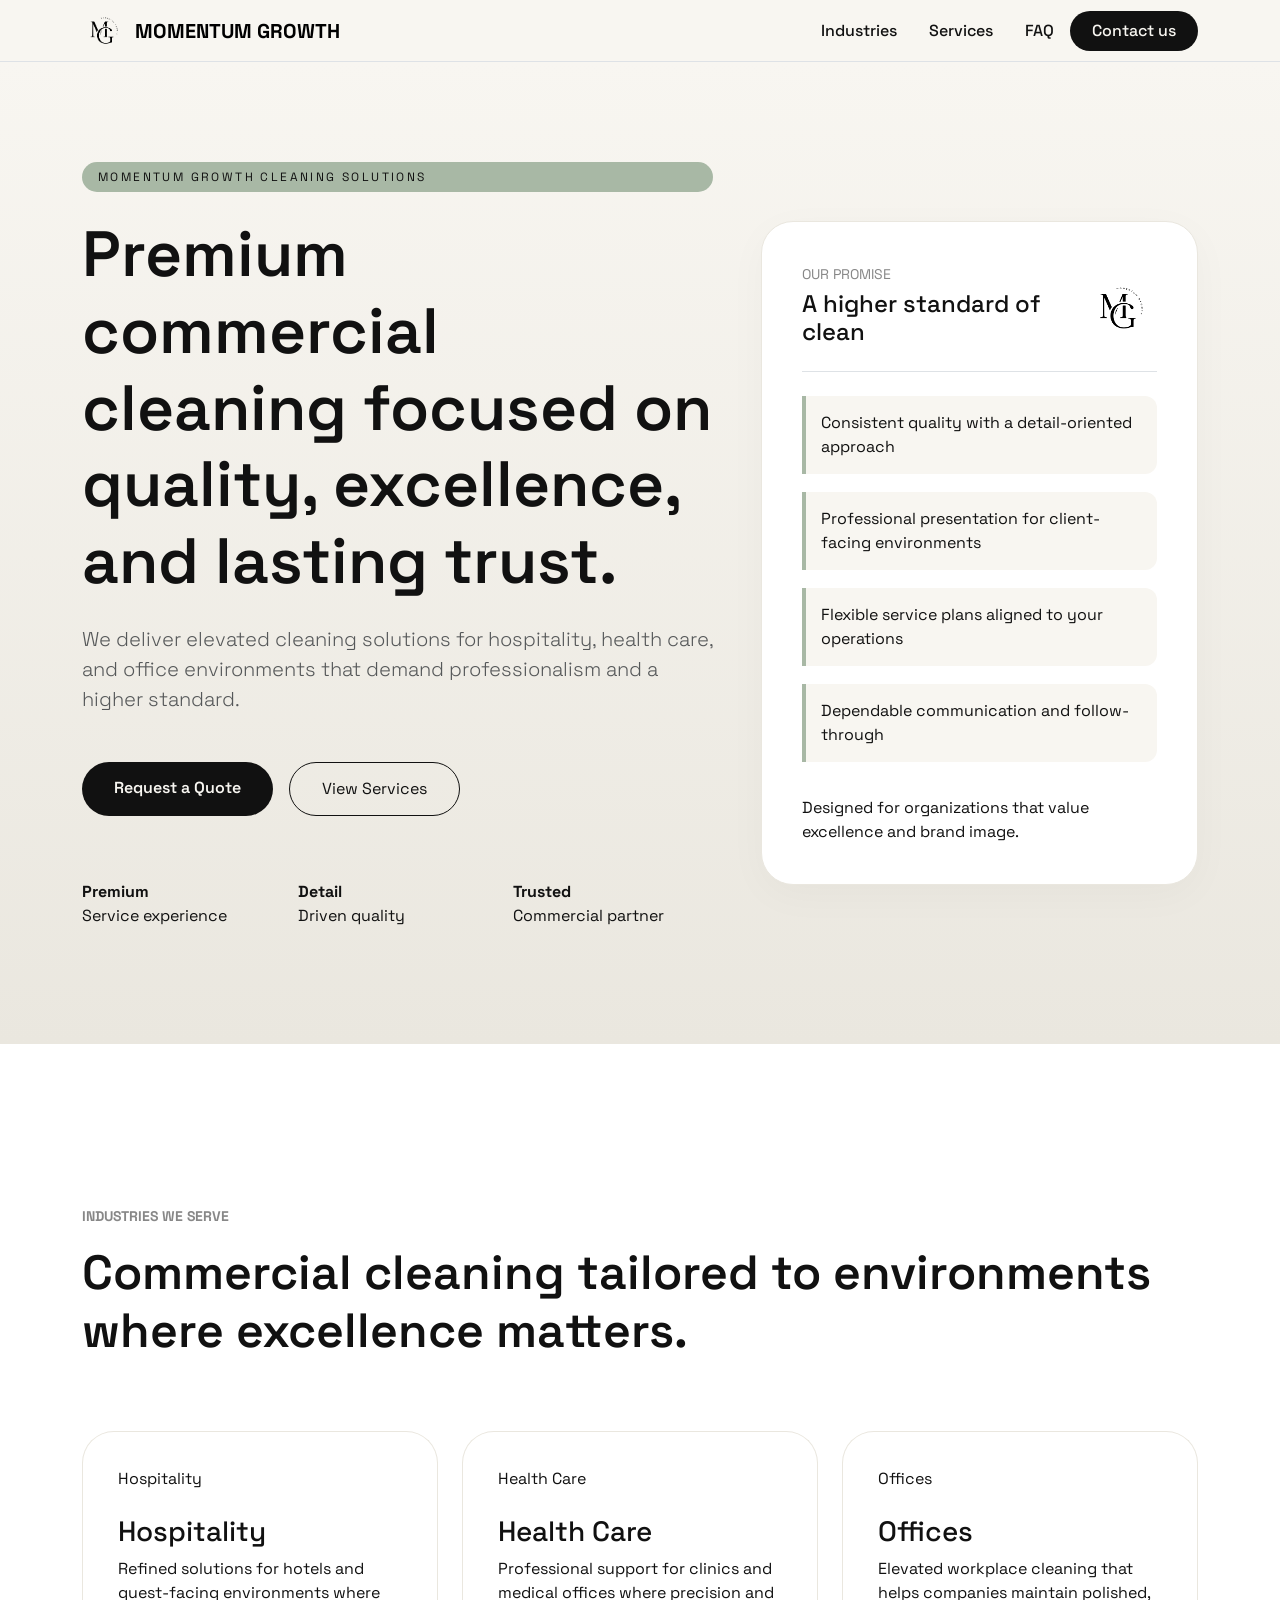
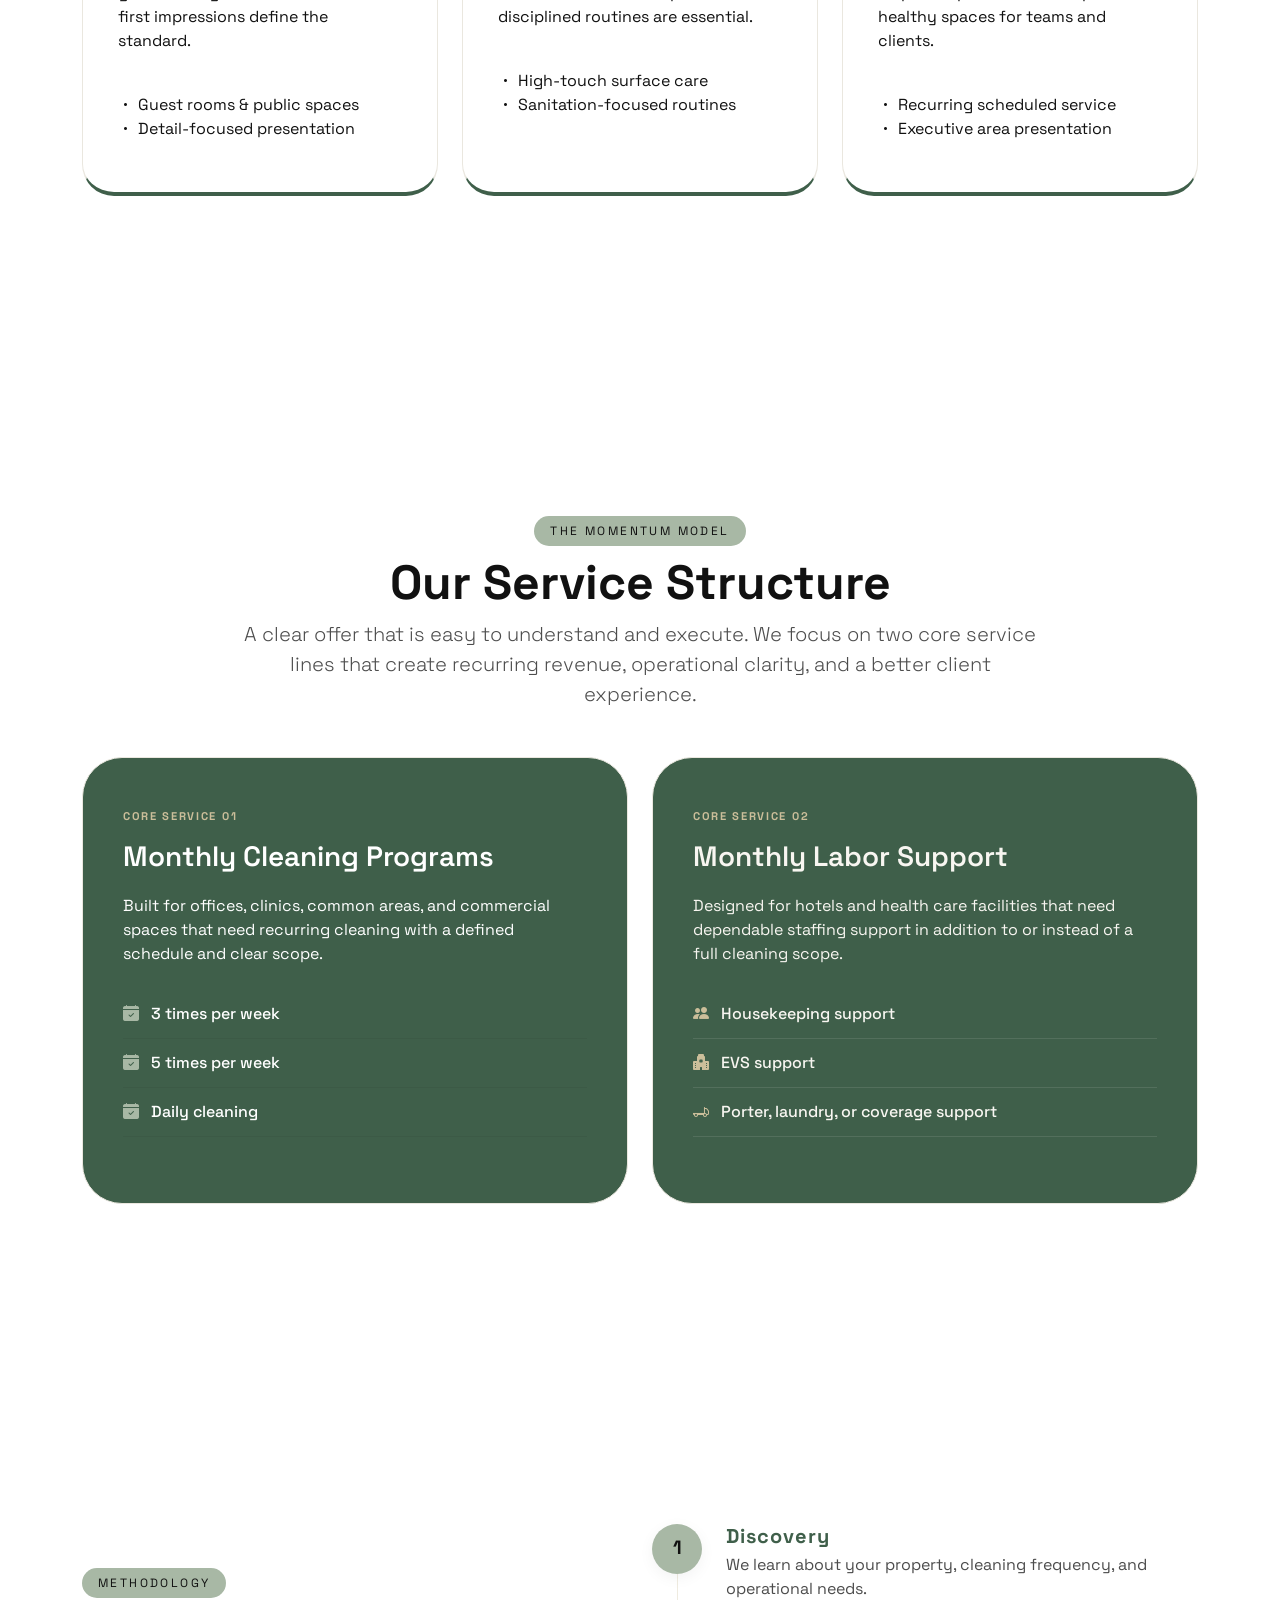
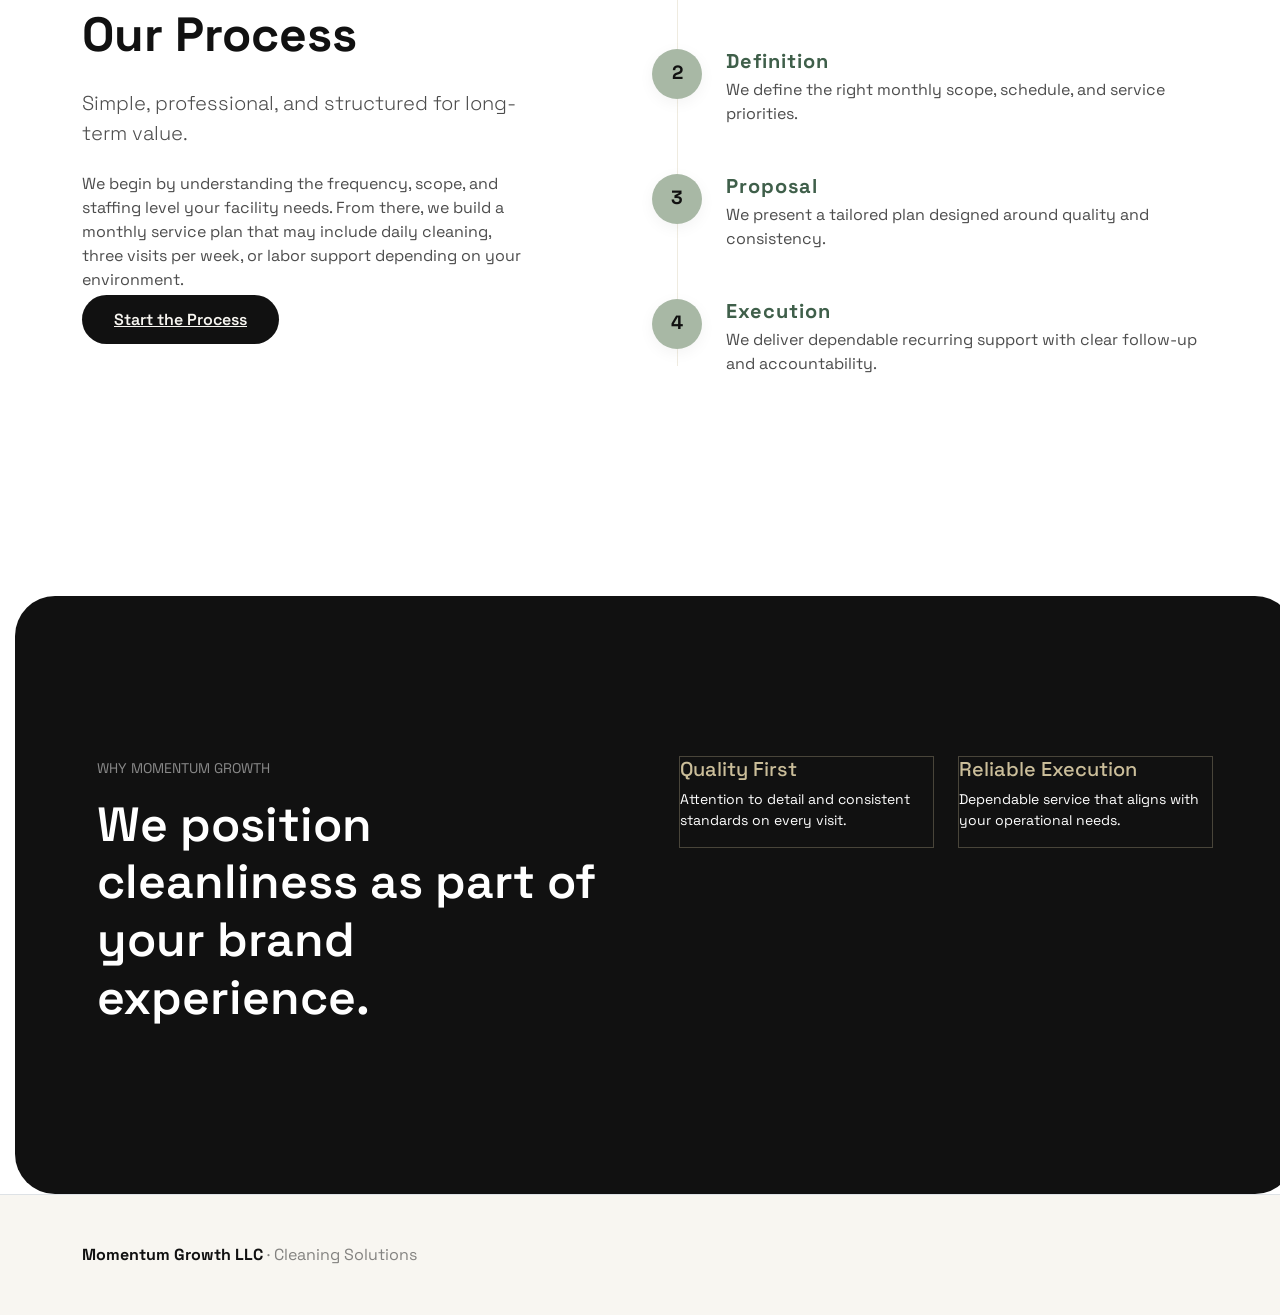
==== commit 3df0b44c: "removed go birds romoved go birds" ====
--- a/index.html
+++ b/index.html
@@ -243,10 +243,6 @@
       <div>
         <span class="fw-bold">Momentum Growth LLC</span> <span class="opacity-50">· Cleaning Solutions</span>
       </div>
-      <p class="go-birds mb-0">
-        go birds 
-        <img src="https://upload.wikimedia.org/wikipedia/en/thumb/8/8e/Philadelphia_Eagles_logo.svg/1200px-Philadelphia_Eagles_logo.svg.png" alt="Eagles logo" style="height: 14px;">
-      </p>
     </div>
   </footer>
 </main>
